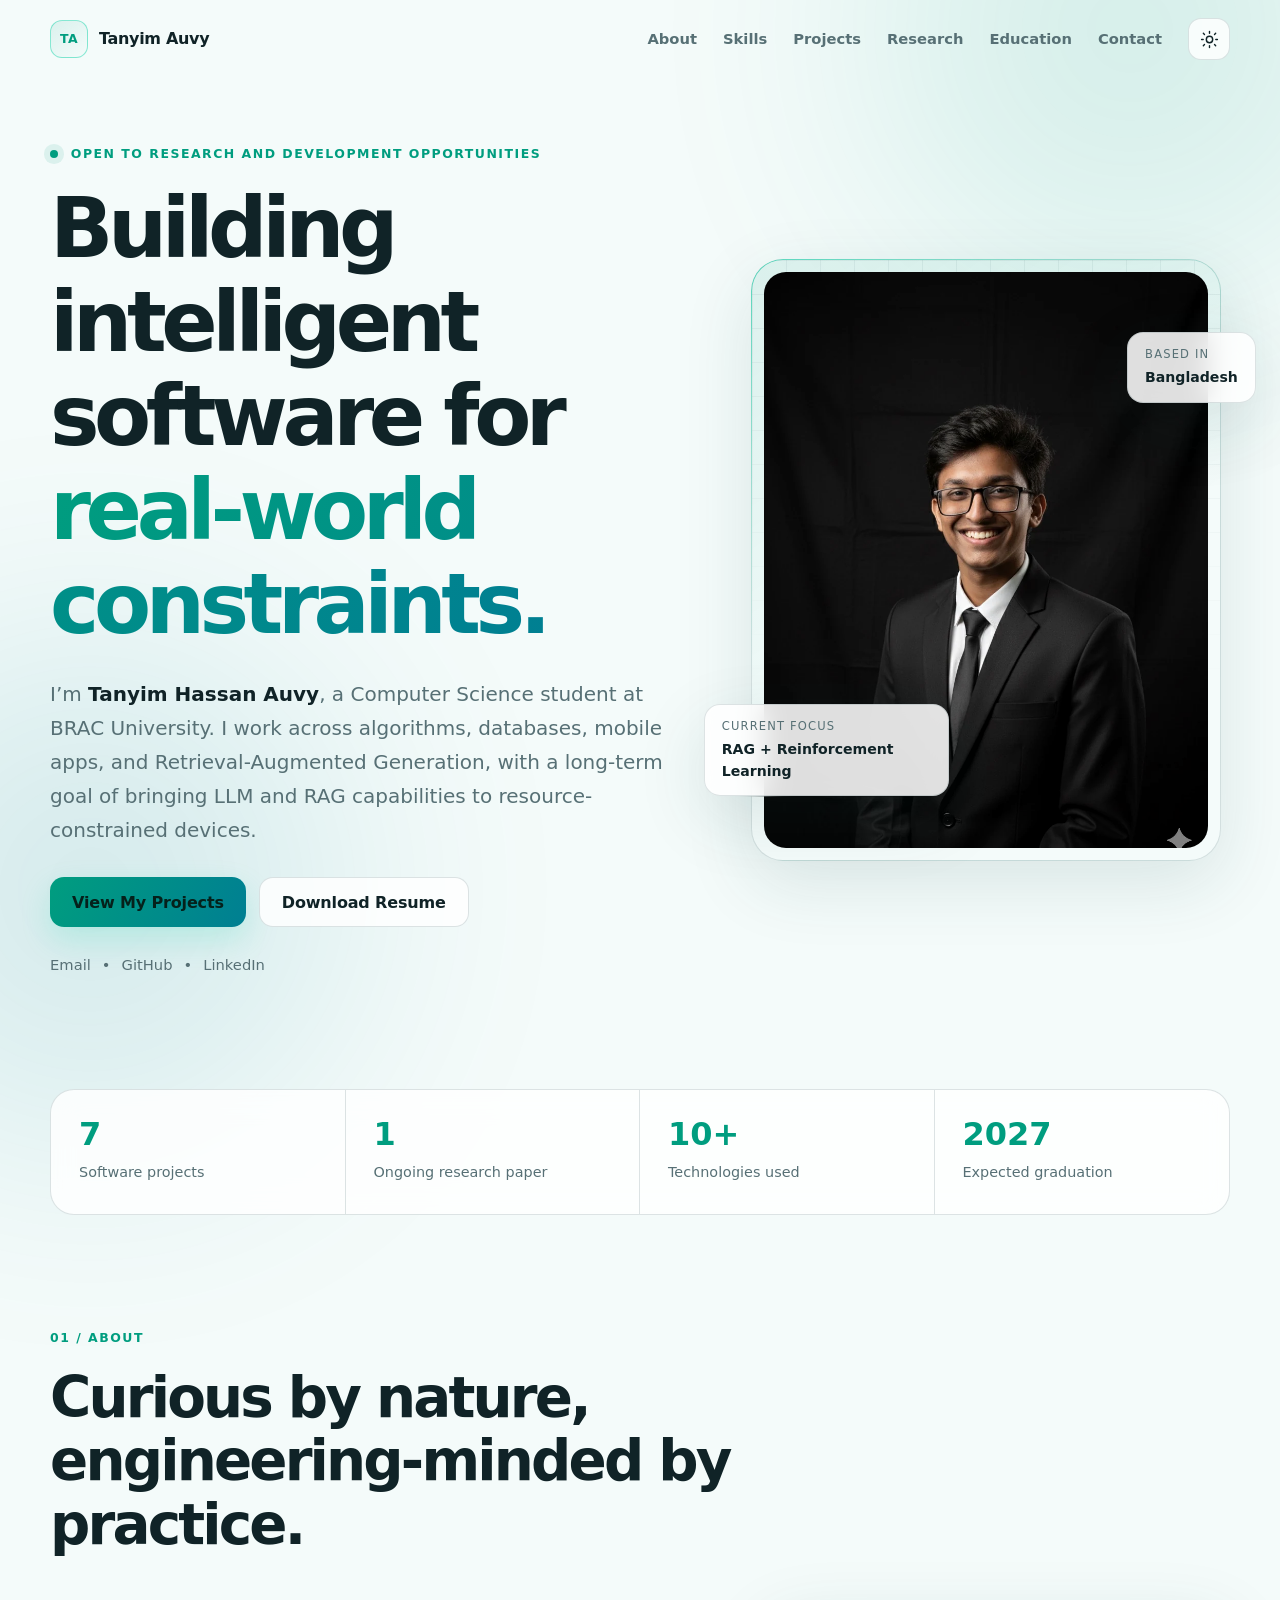
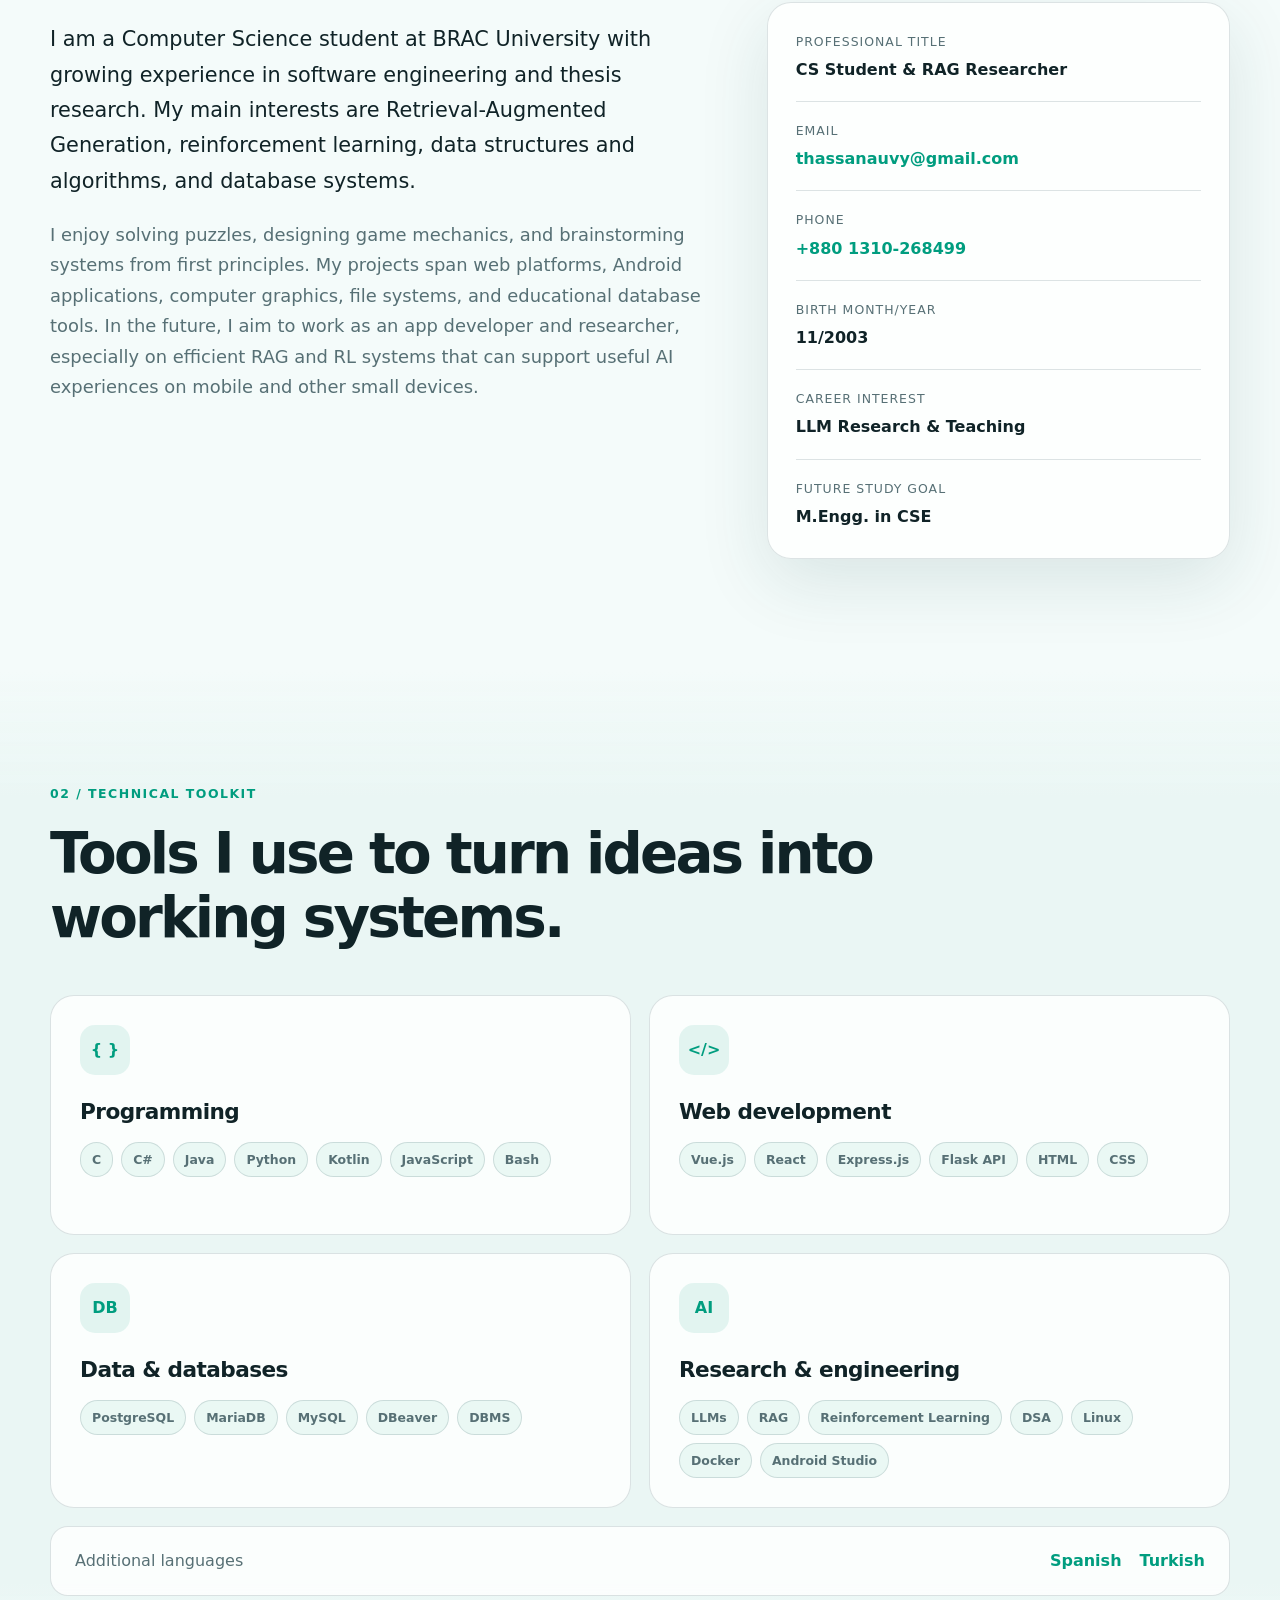
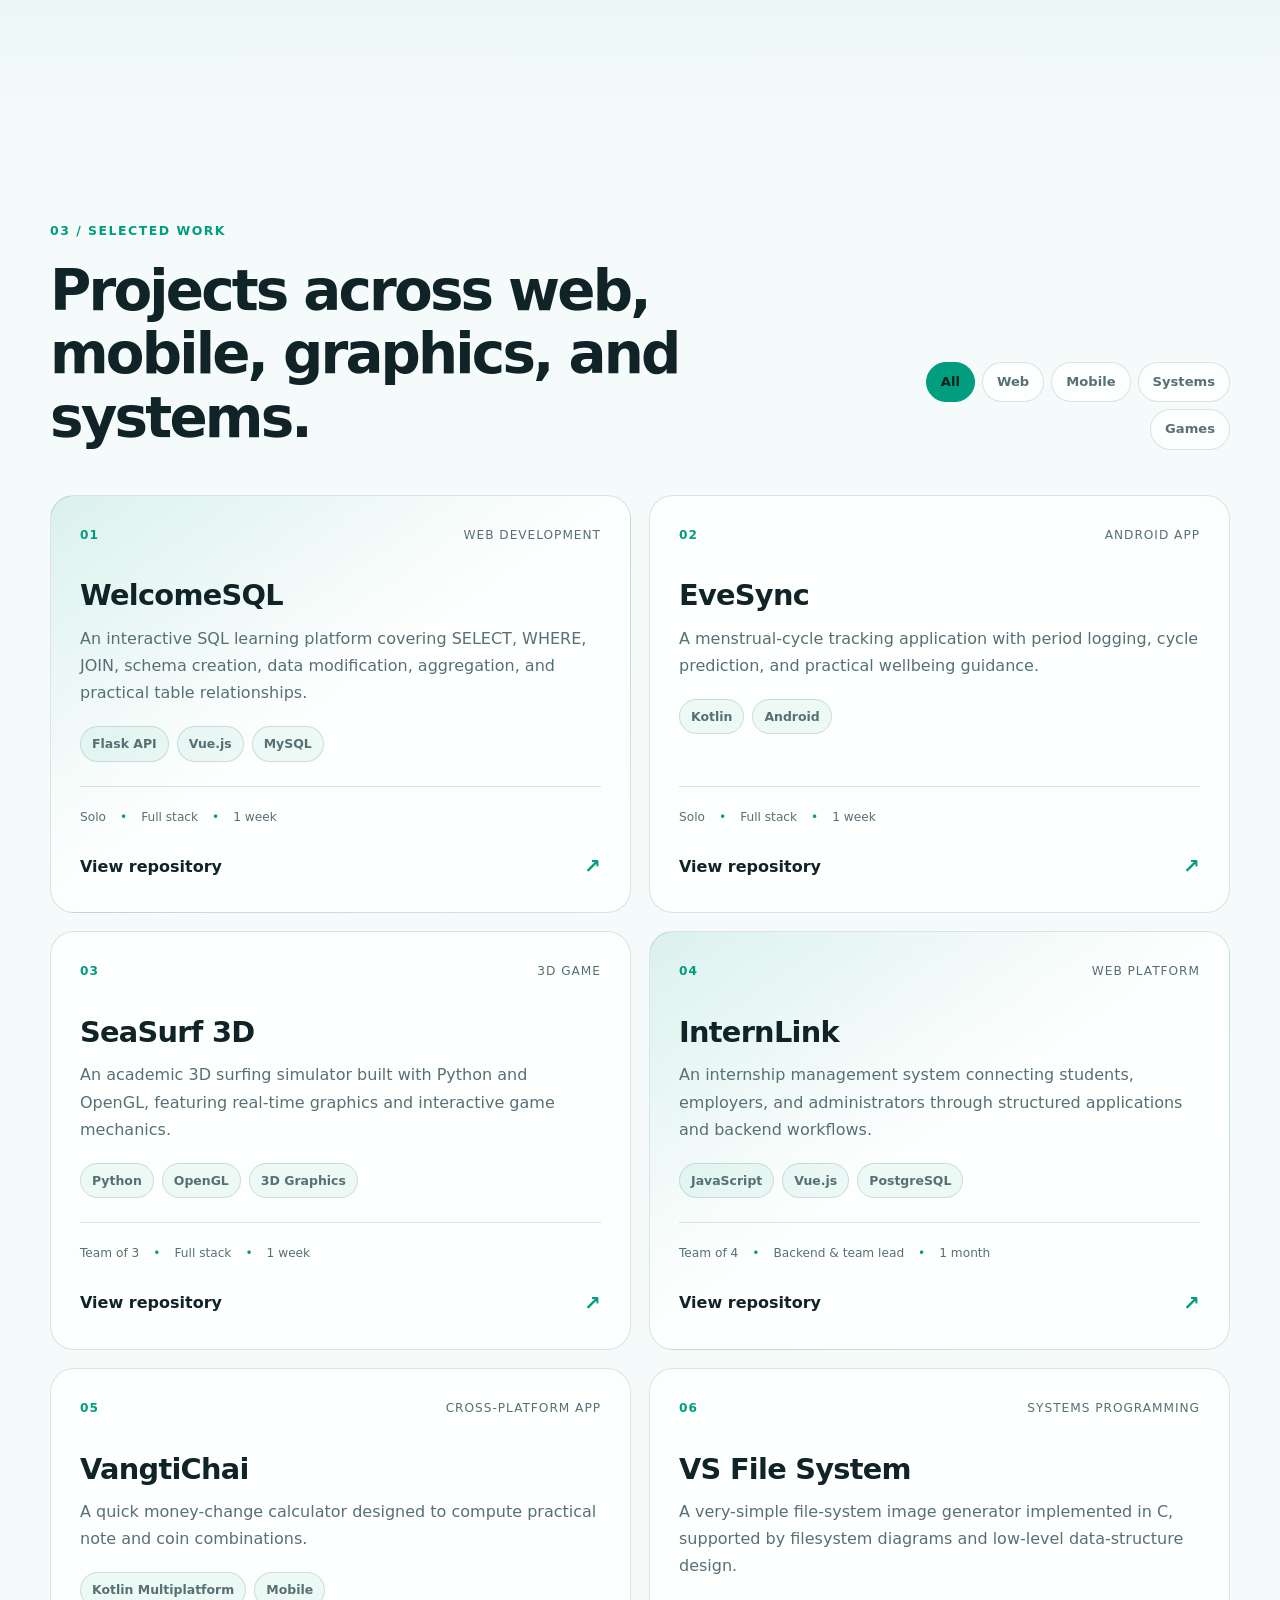
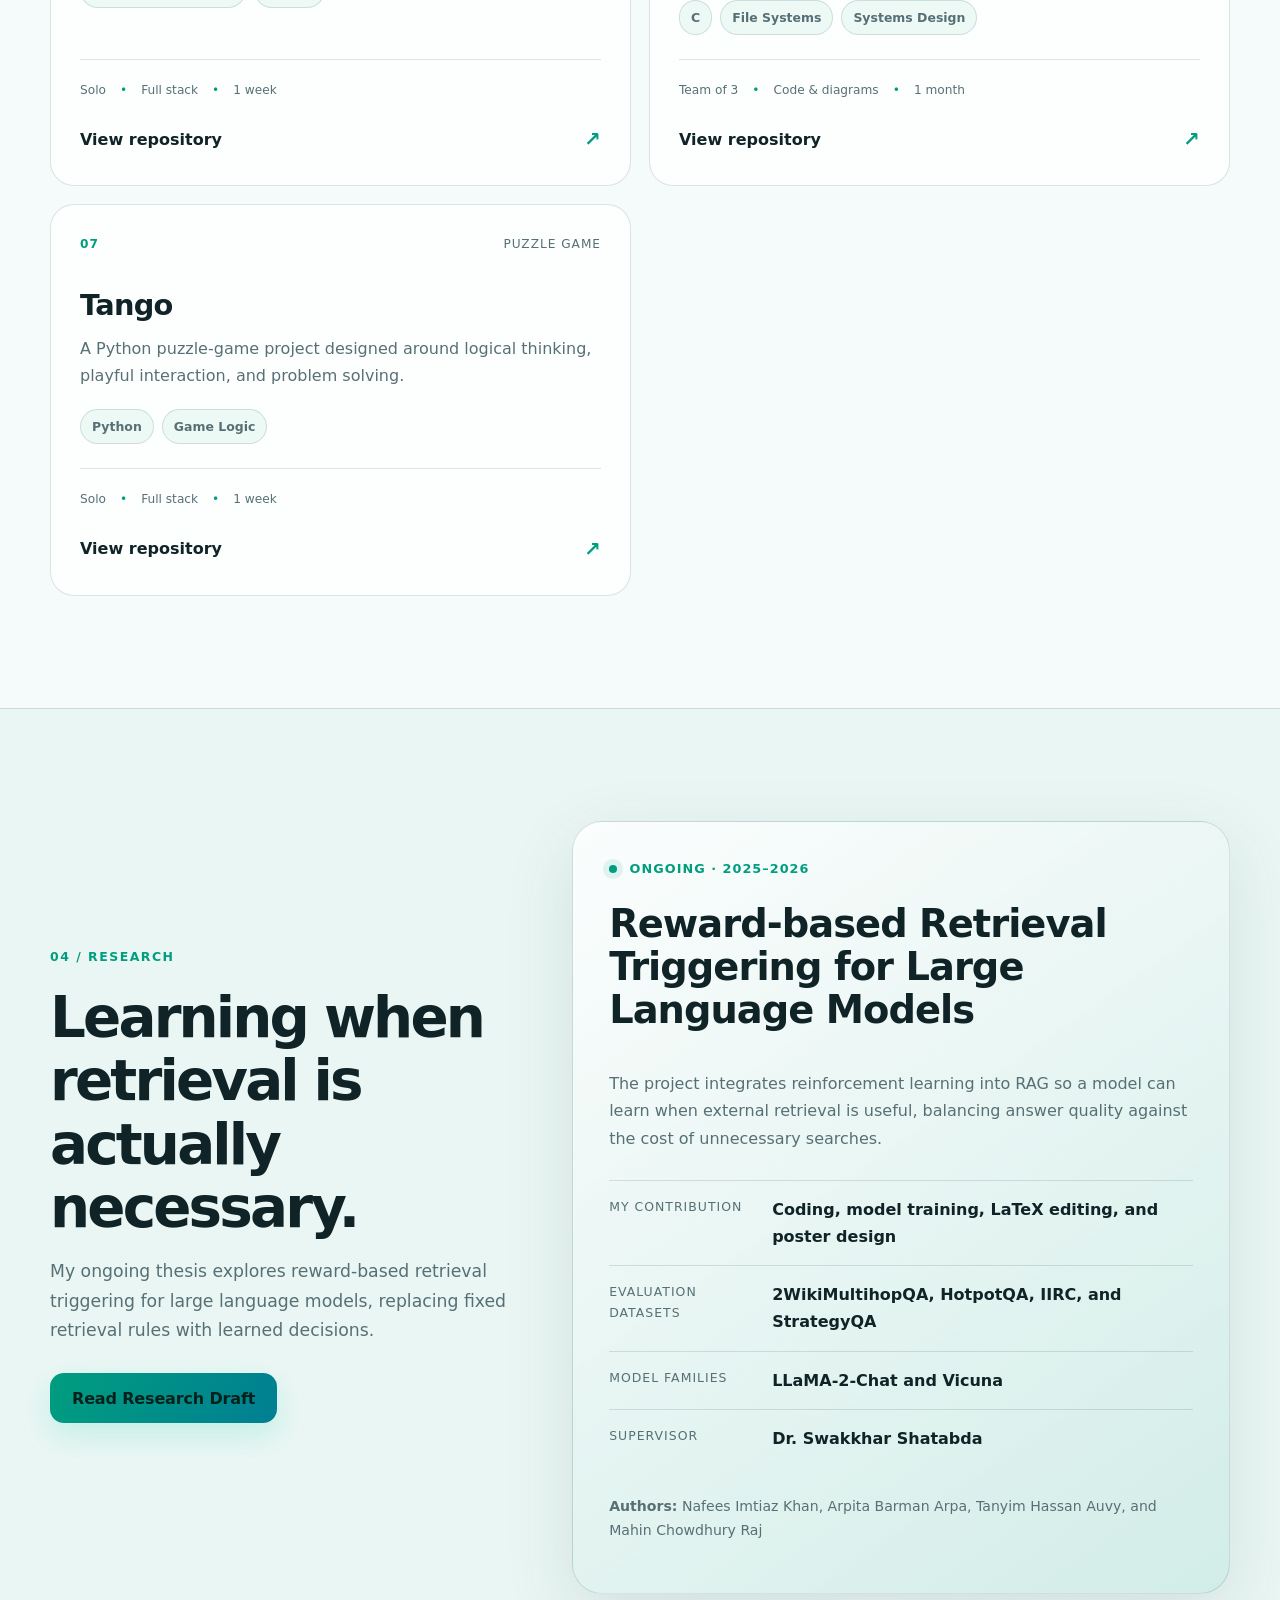
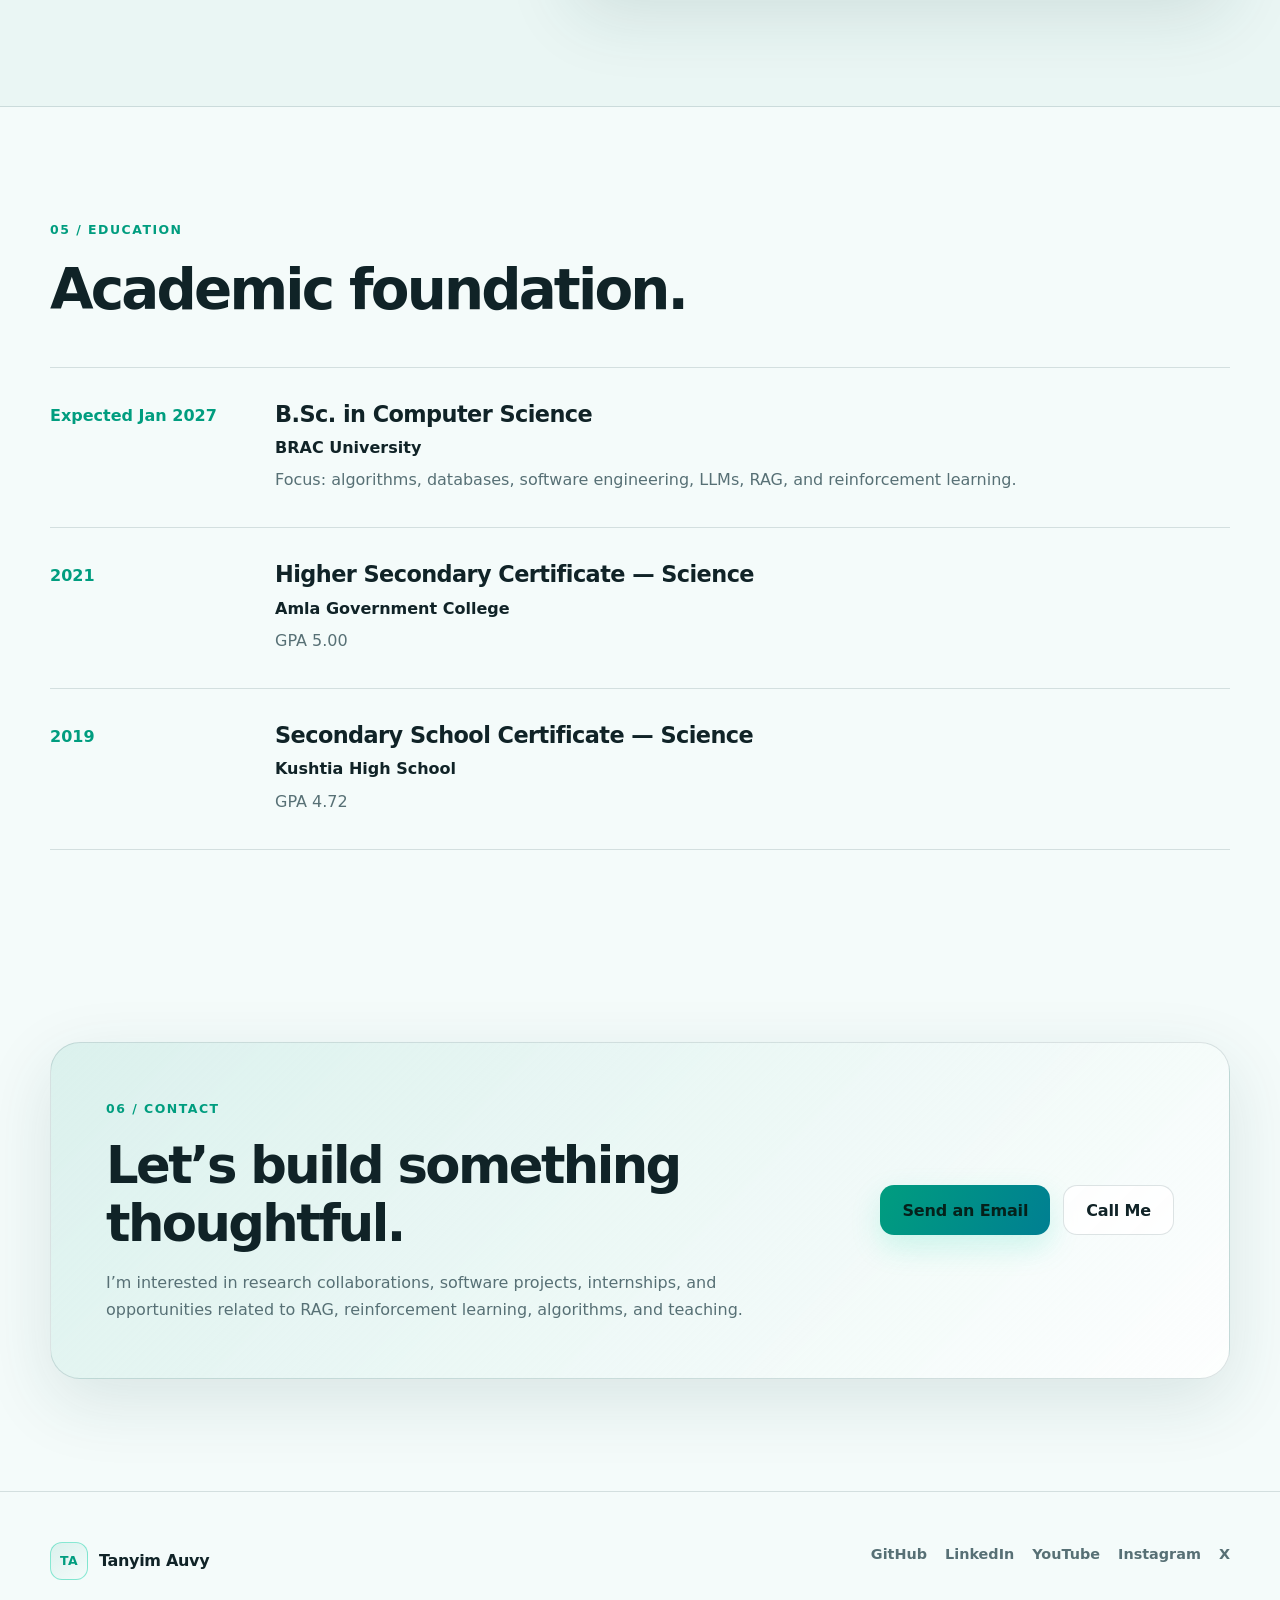
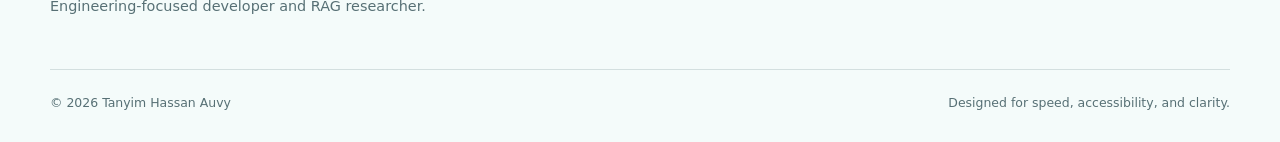
==== index.html @ d6c5df28 "Deploy portfolio website Commit directly to the main branch." ====
<!doctype html>
<html lang="en" data-theme="dark">
<head>
  <meta charset="utf-8" />
  <meta name="viewport" content="width=device-width, initial-scale=1" />
  <meta name="description" content="Portfolio of Tanyim Hassan Auvy — Computer Science student, developer, and researcher focused on Retrieval-Augmented Generation, reinforcement learning, algorithms, databases, and mobile applications." />
  <meta name="keywords" content="Tanyim Hassan Auvy, Computer Science, BRAC University, RAG, reinforcement learning, software developer, Kotlin, Vue, Flask, PostgreSQL" />
  <meta name="author" content="Tanyim Hassan Auvy" />
  <meta property="og:title" content="Tanyim Hassan Auvy | Developer & RAG Researcher" />
  <meta property="og:description" content="Engineering-focused portfolio featuring software projects, RAG research, and technical skills." />
  <meta property="og:type" content="website" />
  <meta property="og:image" content="assets/og-image.jpg" />
  <meta name="theme-color" content="#0bd3a7" />
  <title>Tanyim Hassan Auvy | Portfolio</title>
  <link rel="icon" href="assets/favicon.svg" type="image/svg+xml" />
  <link rel="stylesheet" href="styles.css" />
  <script defer src="script.js"></script>
</head>
<body>
  <a class="skip-link" href="#main">Skip to content</a>
  <div class="ambient ambient-one" aria-hidden="true"></div>
  <div class="ambient ambient-two" aria-hidden="true"></div>

  <header class="site-header" id="top">
    <nav class="nav container" aria-label="Main navigation">
      <a class="brand" href="#top" aria-label="Tanyim Hassan Auvy home">
        <span class="brand-mark">TA</span>
        <span>Tanyim Auvy</span>
      </a>
      <button class="nav-toggle" type="button" aria-expanded="false" aria-controls="nav-menu" aria-label="Open navigation">
        <span></span><span></span><span></span>
      </button>
      <div class="nav-menu" id="nav-menu">
        <a href="#about">About</a>
        <a href="#skills">Skills</a>
        <a href="#projects">Projects</a>
        <a href="#research">Research</a>
        <a href="#education">Education</a>
        <a href="#contact">Contact</a>
        <button class="theme-toggle" type="button" aria-label="Switch theme" title="Switch theme">
          <svg class="sun" viewBox="0 0 24 24" aria-hidden="true"><path d="M12 4V2m0 20v-2M4 12H2m20 0h-2M5.64 5.64 4.22 4.22m15.56 15.56-1.42-1.42M18.36 5.64l1.42-1.42M4.22 19.78l1.42-1.42M16 12a4 4 0 1 1-8 0 4 4 0 0 1 8 0Z"/></svg>
          <svg class="moon" viewBox="0 0 24 24" aria-hidden="true"><path d="M20.5 14.3A8.5 8.5 0 0 1 9.7 3.5 8.5 8.5 0 1 0 20.5 14.3Z"/></svg>
        </button>
      </div>
    </nav>
  </header>

  <main id="main">
    <section class="hero section container">
      <div class="hero-copy reveal">
        <p class="eyebrow"><span class="status-dot"></span> Open to research and development opportunities</p>
        <h1>Building intelligent software for <span class="gradient-text">real-world constraints.</span></h1>
        <p class="hero-intro">I’m <strong>Tanyim Hassan Auvy</strong>, a Computer Science student at BRAC University. I work across algorithms, databases, mobile apps, and Retrieval-Augmented Generation, with a long-term goal of bringing LLM and RAG capabilities to resource-constrained devices.</p>
        <div class="hero-actions">
          <a class="button button-primary" href="#projects">View My Projects</a>
          <a class="button button-ghost" href="assets/Tanyim_Hassan_Auvy_Resume.pdf" download>Download Resume</a>
        </div>
        <div class="quick-links" aria-label="Contact links">
          <a href="mailto:thassanauvy@gmail.com" aria-label="Email Tanyim">Email</a>
          <span aria-hidden="true">•</span>
          <a href="https://github.com/thassanauvy" target="_blank" rel="noreferrer">GitHub</a>
          <span aria-hidden="true">•</span>
          <a href="https://www.linkedin.com/in/thassanauvy" target="_blank" rel="noreferrer">LinkedIn</a>
        </div>
      </div>

      <div class="hero-visual reveal delay-1">
        <div class="portrait-shell">
          <div class="portrait-grid" aria-hidden="true"></div>
          <img src="assets/profile.webp" width="864" height="1184" alt="Professional portrait of Tanyim Hassan Auvy" />
          <div class="floating-card card-code">
            <span class="card-label">Current focus</span>
            <strong>RAG + Reinforcement Learning</strong>
          </div>
          <div class="floating-card card-location">
            <span class="card-label">Based in</span>
            <strong>Bangladesh</strong>
          </div>
        </div>
      </div>
    </section>

    <section class="metrics container reveal" aria-label="Portfolio highlights">
      <article><strong>7</strong><span>Software projects</span></article>
      <article><strong>1</strong><span>Ongoing research paper</span></article>
      <article><strong>10+</strong><span>Technologies used</span></article>
      <article><strong>2027</strong><span>Expected graduation</span></article>
    </section>

    <section class="section container" id="about">
      <div class="section-heading reveal">
        <p class="eyebrow">01 / About</p>
        <h2>Curious by nature, engineering-minded by practice.</h2>
      </div>
      <div class="about-grid">
        <div class="about-copy reveal">
          <p>I am a Computer Science student at BRAC University with growing experience in software engineering and thesis research. My main interests are Retrieval-Augmented Generation, reinforcement learning, data structures and algorithms, and database systems.</p>
          <p>I enjoy solving puzzles, designing game mechanics, and brainstorming systems from first principles. My projects span web platforms, Android applications, computer graphics, file systems, and educational database tools. In the future, I aim to work as an app developer and researcher, especially on efficient RAG and RL systems that can support useful AI experiences on mobile and other small devices.</p>
        </div>
        <aside class="profile-card reveal delay-1" aria-label="Profile details">
          <div><span>Professional title</span><strong>CS Student & RAG Researcher</strong></div>
          <div><span>Email</span><a href="mailto:thassanauvy@gmail.com">thassanauvy@gmail.com</a></div>
          <div><span>Phone</span><a href="tel:+8801310268499">+880 1310-268499</a></div>
          <div><span>Birth month/year</span><strong>11/2003</strong></div>
          <div><span>Career interest</span><strong>LLM Research & Teaching</strong></div>
          <div><span>Future study goal</span><strong>M.Engg. in CSE</strong></div>
        </aside>
      </div>
    </section>

    <section class="section section-tinted" id="skills">
      <div class="container">
        <div class="section-heading reveal">
          <p class="eyebrow">02 / Technical toolkit</p>
          <h2>Tools I use to turn ideas into working systems.</h2>
        </div>
        <div class="skills-grid">
          <article class="skill-card reveal"><div class="skill-icon">{ }</div><h3>Programming</h3><div class="tag-list"><span>C</span><span>C#</span><span>Java</span><span>Python</span><span>Kotlin</span><span>JavaScript</span><span>Bash</span></div></article>
          <article class="skill-card reveal delay-1"><div class="skill-icon">&lt;/&gt;</div><h3>Web development</h3><div class="tag-list"><span>Vue.js</span><span>React</span><span>Express.js</span><span>Flask API</span><span>HTML</span><span>CSS</span></div></article>
          <article class="skill-card reveal"><div class="skill-icon">DB</div><h3>Data & databases</h3><div class="tag-list"><span>PostgreSQL</span><span>MariaDB</span><span>MySQL</span><span>DBeaver</span><span>DBMS</span></div></article>
          <article class="skill-card reveal delay-1"><div class="skill-icon">AI</div><h3>Research & engineering</h3><div class="tag-list"><span>LLMs</span><span>RAG</span><span>Reinforcement Learning</span><span>DSA</span><span>Linux</span><span>Docker</span><span>Android Studio</span></div></article>
        </div>
        <div class="language-strip reveal">
          <span>Additional languages</span><strong>Spanish</strong><strong>Turkish</strong>
        </div>
      </div>
    </section>

    <section class="section container" id="projects">
      <div class="section-heading split-heading reveal">
        <div><p class="eyebrow">03 / Selected work</p><h2>Projects across web, mobile, graphics, and systems.</h2></div>
        <div class="project-filters" role="group" aria-label="Filter projects">
          <button class="filter active" data-filter="all">All</button>
          <button class="filter" data-filter="web">Web</button>
          <button class="filter" data-filter="mobile">Mobile</button>
          <button class="filter" data-filter="systems">Systems</button>
          <button class="filter" data-filter="game">Games</button>
        </div>
      </div>
      <div class="project-grid">
        <article class="project-card featured reveal" data-category="web">
          <div class="project-top"><span class="project-number">01</span><span class="project-category">Web development</span></div>
          <h3>WelcomeSQL</h3>
          <p>An interactive SQL learning platform covering SELECT, WHERE, JOIN, schema creation, data modification, aggregation, and practical table relationships.</p>
          <div class="tag-list"><span>Flask API</span><span>Vue.js</span><span>MySQL</span></div>
          <div class="project-meta"><span>Solo</span><span>Full stack</span><span>1 week</span></div>
          <a class="project-link" href="https://github.com/thassanauvy/WelcomeSQL" target="_blank" rel="noreferrer">View repository <span>↗</span></a>
        </article>

        <article class="project-card reveal delay-1" data-category="mobile">
          <div class="project-top"><span class="project-number">02</span><span class="project-category">Android app</span></div>
          <h3>EveSync</h3>
          <p>A menstrual-cycle tracking application with period logging, cycle prediction, and practical wellbeing guidance.</p>
          <div class="tag-list"><span>Kotlin</span><span>Android</span></div>
          <div class="project-meta"><span>Solo</span><span>Full stack</span><span>1 week</span></div>
          <a class="project-link" href="https://github.com/thassanauvy/EveSync" target="_blank" rel="noreferrer">View repository <span>↗</span></a>
        </article>

        <article class="project-card reveal" data-category="game">
          <div class="project-top"><span class="project-number">03</span><span class="project-category">3D game</span></div>
          <h3>SeaSurf 3D</h3>
          <p>An academic 3D surfing simulator built with Python and OpenGL, featuring real-time graphics and interactive game mechanics.</p>
          <div class="tag-list"><span>Python</span><span>OpenGL</span><span>3D Graphics</span></div>
          <div class="project-meta"><span>Team of 3</span><span>Full stack</span><span>1 week</span></div>
          <a class="project-link" href="https://github.com/thassanauvy/SeaSurf3D" target="_blank" rel="noreferrer">View repository <span>↗</span></a>
        </article>

        <article class="project-card featured reveal delay-1" data-category="web">
          <div class="project-top"><span class="project-number">04</span><span class="project-category">Web platform</span></div>
          <h3>InternLink</h3>
          <p>An internship management system connecting students, employers, and administrators through structured applications and backend workflows.</p>
          <div class="tag-list"><span>JavaScript</span><span>Vue.js</span><span>PostgreSQL</span></div>
          <div class="project-meta"><span>Team of 4</span><span>Backend & team lead</span><span>1 month</span></div>
          <a class="project-link" href="https://github.com/adri-ja02/CSE470_Project" target="_blank" rel="noreferrer">View repository <span>↗</span></a>
        </article>

        <article class="project-card reveal" data-category="mobile">
          <div class="project-top"><span class="project-number">05</span><span class="project-category">Cross-platform app</span></div>
          <h3>VangtiChai</h3>
          <p>A quick money-change calculator designed to compute practical note and coin combinations.</p>
          <div class="tag-list"><span>Kotlin Multiplatform</span><span>Mobile</span></div>
          <div class="project-meta"><span>Solo</span><span>Full stack</span><span>1 week</span></div>
          <a class="project-link" href="https://github.com/thassanauvy/VangtiChai" target="_blank" rel="noreferrer">View repository <span>↗</span></a>
        </article>

        <article class="project-card reveal delay-1" data-category="systems">
          <div class="project-top"><span class="project-number">06</span><span class="project-category">Systems programming</span></div>
          <h3>VS File System</h3>
          <p>A very-simple file-system image generator implemented in C, supported by filesystem diagrams and low-level data-structure design.</p>
          <div class="tag-list"><span>C</span><span>File Systems</span><span>Systems Design</span></div>
          <div class="project-meta"><span>Team of 3</span><span>Code & diagrams</span><span>1 month</span></div>
          <a class="project-link" href="https://github.com/shadmanshafin49/MiniVSFS-A-C-based-VSFS-Image-Generator" target="_blank" rel="noreferrer">View repository <span>↗</span></a>
        </article>

        <article class="project-card reveal" data-category="game">
          <div class="project-top"><span class="project-number">07</span><span class="project-category">Puzzle game</span></div>
          <h3>Tango</h3>
          <p>A Python puzzle-game project designed around logical thinking, playful interaction, and problem solving.</p>
          <div class="tag-list"><span>Python</span><span>Game Logic</span></div>
          <div class="project-meta"><span>Solo</span><span>Full stack</span><span>1 week</span></div>
          <a class="project-link" href="https://github.com/thassanauvy/Tango" target="_blank" rel="noreferrer">View repository <span>↗</span></a>
        </article>
      </div>
    </section>

    <section class="section research-section" id="research">
      <div class="container research-grid">
        <div class="section-heading reveal">
          <p class="eyebrow">04 / Research</p>
          <h2>Learning when retrieval is actually necessary.</h2>
          <p class="section-lead">My ongoing thesis explores reward-based retrieval triggering for large language models, replacing fixed retrieval rules with learned decisions.</p>
          <a class="button button-primary" href="https://github.com/thassanauvy/RAG-RL/blob/main/P2_FinalPaper.pdf" target="_blank" rel="noreferrer">Read Research Draft</a>
        </div>
        <article class="research-card reveal delay-1">
          <div class="research-status"><span class="status-dot"></span> Ongoing · 2025–2026</div>
          <h3>Reward-based Retrieval Triggering for Large Language Models</h3>
          <p>The project integrates reinforcement learning into RAG so a model can learn when external retrieval is useful, balancing answer quality against the cost of unnecessary searches.</p>
          <dl>
            <div><dt>My contribution</dt><dd>Coding, model training, LaTeX editing, and poster design</dd></div>
            <div><dt>Evaluation datasets</dt><dd>2WikiMultihopQA, HotpotQA, IIRC, and StrategyQA</dd></div>
            <div><dt>Model families</dt><dd>LLaMA-2-Chat and Vicuna</dd></div>
            <div><dt>Supervisor</dt><dd>Dr. Swakkhar Shatabda</dd></div>
          </dl>
          <p class="authors"><strong>Authors:</strong> Nafees Imtiaz Khan, Arpita Barman Arpa, Tanyim Hassan Auvy, and Mahin Chowdhury Raj</p>
        </article>
      </div>
    </section>

    <section class="section container" id="education">
      <div class="section-heading reveal">
        <p class="eyebrow">05 / Education</p>
        <h2>Academic foundation.</h2>
      </div>
      <div class="timeline">
        <article class="timeline-item reveal">
          <span class="timeline-date">Expected Jan 2027</span>
          <div><h3>B.Sc. in Computer Science</h3><p>BRAC University</p><span>Focus: algorithms, databases, software engineering, LLMs, RAG, and reinforcement learning.</span></div>
        </article>
        <article class="timeline-item reveal delay-1">
          <span class="timeline-date">2021</span>
          <div><h3>Higher Secondary Certificate — Science</h3><p>Amla Government College</p><span>GPA 5.00</span></div>
        </article>
        <article class="timeline-item reveal">
          <span class="timeline-date">2019</span>
          <div><h3>Secondary School Certificate — Science</h3><p>Kushtia High School</p><span>GPA 4.72</span></div>
        </article>
      </div>
    </section>

    <section class="section contact-section" id="contact">
      <div class="container contact-card reveal">
        <div>
          <p class="eyebrow">06 / Contact</p>
          <h2>Let’s build something thoughtful.</h2>
          <p>I’m interested in research collaborations, software projects, internships, and opportunities related to RAG, reinforcement learning, algorithms, and teaching.</p>
        </div>
        <div class="contact-actions">
          <a class="button button-primary" href="mailto:thassanauvy@gmail.com?subject=Portfolio%20Inquiry">Send an Email</a>
          <a class="button button-ghost" href="tel:+8801310268499">Call Me</a>
        </div>
      </div>
    </section>
  </main>

  <footer class="footer">
    <div class="container footer-grid">
      <div><a class="brand" href="#top"><span class="brand-mark">TA</span><span>Tanyim Auvy</span></a><p>Engineering-focused developer and RAG researcher.</p></div>
      <div class="social-links" aria-label="Social profiles">
        <a href="https://github.com/thassanauvy" target="_blank" rel="noreferrer">GitHub</a>
        <a href="https://www.linkedin.com/in/thassanauvy" target="_blank" rel="noreferrer">LinkedIn</a>
        <a href="https://www.youtube.com/@thassanauvy" target="_blank" rel="noreferrer">YouTube</a>
        <a href="https://www.instagram.com/thassanauvy" target="_blank" rel="noreferrer">Instagram</a>
        <a href="https://x.com/thassanauvy" target="_blank" rel="noreferrer">X</a>
      </div>
    </div>
    <div class="container footer-bottom"><span>© <span id="year"></span> Tanyim Hassan Auvy</span><span>Designed for speed, accessibility, and clarity.</span></div>
  </footer>
</body>
</html>
---- styles.css ----
:root {
  --bg: #071016;
  --bg-soft: #0b1820;
  --surface: rgba(14, 29, 37, .78);
  --surface-solid: #0e1d25;
  --surface-hover: #122833;
  --text: #edf8f6;
  --muted: #9db2b5;
  --line: rgba(183, 224, 218, .15);
  --accent: #0bd3a7;
  --accent-2: #37e5e8;
  --accent-soft: rgba(11, 211, 167, .14);
  --shadow: 0 22px 70px rgba(0,0,0,.28);
  --radius: 24px;
  --max: 1180px;
}
html[data-theme="light"] {
  --bg: #f4fbfa;
  --bg-soft: #eaf6f4;
  --surface: rgba(255,255,255,.82);
  --surface-solid: #ffffff;
  --surface-hover: #f0faf8;
  --text: #102327;
  --muted: #577075;
  --line: rgba(18, 60, 67, .14);
  --accent: #009d7f;
  --accent-2: #007f92;
  --accent-soft: rgba(0, 157, 127, .10);
  --shadow: 0 22px 70px rgba(23, 77, 76, .12);
}
* { box-sizing: border-box; }
html { scroll-behavior: smooth; scroll-padding-top: 88px; }
body { margin: 0; background: var(--bg); color: var(--text); font-family: Inter, ui-sans-serif, system-ui, -apple-system, BlinkMacSystemFont, "Segoe UI", sans-serif; line-height: 1.7; overflow-x: hidden; }
a { color: inherit; text-decoration: none; }
button { font: inherit; }
img { display: block; max-width: 100%; }
::selection { background: var(--accent); color: #05211a; }
.container { width: min(calc(100% - 40px), var(--max)); margin-inline: auto; }
.section { padding: 112px 0; }
.skip-link { position: fixed; left: 16px; top: -60px; z-index: 1000; background: var(--accent); color: #04251d; padding: 10px 16px; border-radius: 10px; font-weight: 800; transition: top .2s; }
.skip-link:focus { top: 16px; }
.ambient { position: fixed; width: 500px; height: 500px; border-radius: 50%; filter: blur(130px); opacity: .13; pointer-events: none; z-index: -1; }
.ambient-one { background: var(--accent); top: -220px; right: -100px; }
.ambient-two { background: var(--accent-2); bottom: -240px; left: -160px; }
.site-header { position: sticky; top: 0; z-index: 100; border-bottom: 1px solid transparent; transition: .25s ease; }
.site-header.scrolled { background: color-mix(in srgb, var(--bg) 82%, transparent); backdrop-filter: blur(18px); border-color: var(--line); }
.nav { min-height: 78px; display: flex; align-items: center; justify-content: space-between; gap: 24px; }
.brand { display: inline-flex; align-items: center; gap: 11px; font-weight: 850; letter-spacing: -.02em; }
.brand-mark { width: 38px; height: 38px; display: grid; place-items: center; border: 1px solid rgba(11,211,167,.45); border-radius: 12px; background: linear-gradient(145deg, var(--accent-soft), transparent); color: var(--accent); font-size: .78rem; letter-spacing: .04em; }
.nav-menu { display: flex; align-items: center; gap: 26px; }
.nav-menu > a { color: var(--muted); font-size: .92rem; font-weight: 650; transition: color .2s; }
.nav-menu > a:hover, .nav-menu > a.active { color: var(--accent); }
.nav-toggle { display: none; border: 0; background: transparent; width: 42px; height: 42px; padding: 8px; }
.nav-toggle span { display: block; height: 2px; margin: 6px 0; background: var(--text); border-radius: 2px; transition: .2s; }
.theme-toggle { width: 42px; height: 42px; border: 1px solid var(--line); background: var(--surface); color: var(--text); border-radius: 13px; display: grid; place-items: center; cursor: pointer; }
.theme-toggle svg { width: 19px; fill: none; stroke: currentColor; stroke-width: 1.8; stroke-linecap: round; stroke-linejoin: round; }
html[data-theme="dark"] .sun, html[data-theme="light"] .moon { display: none; }
.hero { min-height: calc(100vh - 78px); display: grid; grid-template-columns: 1.12fr .88fr; align-items: center; gap: 70px; padding-top: 64px; }
.eyebrow { margin: 0 0 18px; color: var(--accent); text-transform: uppercase; font-weight: 800; letter-spacing: .12em; font-size: .78rem; }
.status-dot { display: inline-block; width: 8px; height: 8px; background: var(--accent); border-radius: 50%; margin-right: 7px; box-shadow: 0 0 0 6px var(--accent-soft); animation: pulse 2.2s infinite; }
@keyframes pulse { 50% { box-shadow: 0 0 0 11px transparent; } }
h1, h2, h3 { line-height: 1.13; margin-top: 0; }
h1 { font-size: clamp(3rem, 6.5vw, 6.35rem); letter-spacing: -.065em; margin-bottom: 25px; max-width: 850px; }
h2 { font-size: clamp(2.2rem, 4.4vw, 4.15rem); letter-spacing: -.05em; margin-bottom: 22px; max-width: 840px; }
h3 { letter-spacing: -.025em; }
.gradient-text { color: transparent; background: linear-gradient(115deg, var(--accent), var(--accent-2)); background-clip: text; -webkit-background-clip: text; }
.hero-intro { max-width: 720px; font-size: clamp(1.05rem, 1.6vw, 1.25rem); color: var(--muted); margin-bottom: 30px; }
.hero-intro strong { color: var(--text); }
.hero-actions, .contact-actions { display: flex; flex-wrap: wrap; gap: 13px; }
.button { min-height: 50px; display: inline-flex; align-items: center; justify-content: center; padding: 0 22px; border-radius: 14px; font-weight: 800; letter-spacing: -.01em; transition: transform .2s, box-shadow .2s, background .2s; }
.button:hover { transform: translateY(-3px); }
.button-primary { background: linear-gradient(115deg, var(--accent), var(--accent-2)); color: #05211b; box-shadow: 0 12px 30px rgba(11,211,167,.18); }
.button-ghost { border: 1px solid var(--line); background: var(--surface); }
.quick-links { display: flex; flex-wrap: wrap; gap: 11px; margin-top: 25px; color: var(--muted); font-size: .92rem; }
.quick-links a:hover { color: var(--accent); }
.hero-visual { position: relative; display: grid; place-items: center; }
.portrait-shell { position: relative; width: min(100%, 470px); aspect-ratio: .78; border-radius: 32px; padding: 12px; border: 1px solid var(--line); background: linear-gradient(145deg, var(--accent-soft), transparent 60%); box-shadow: var(--shadow); }
.portrait-shell::before { content: ""; position: absolute; inset: -1px; border-radius: inherit; padding: 1px; background: linear-gradient(145deg, rgba(11,211,167,.6), transparent 45%); -webkit-mask: linear-gradient(#fff 0 0) content-box, linear-gradient(#fff 0 0); -webkit-mask-composite: xor; mask-composite: exclude; pointer-events: none; }
.portrait-shell img { width: 100%; height: 100%; object-fit: cover; object-position: 50% 36%; border-radius: 22px; filter: saturate(.9) contrast(1.02); }
.portrait-grid { position: absolute; inset: 0; background-image: linear-gradient(var(--line) 1px, transparent 1px), linear-gradient(90deg, var(--line) 1px, transparent 1px); background-size: 34px 34px; mask-image: linear-gradient(to bottom, #000, transparent 75%); opacity: .45; border-radius: inherit; }
.floating-card { position: absolute; max-width: 245px; padding: 14px 17px; background: color-mix(in srgb, var(--surface-solid) 87%, transparent); backdrop-filter: blur(14px); border: 1px solid var(--line); border-radius: 16px; box-shadow: var(--shadow); line-height: 1.35; }
.card-code { left: -48px; bottom: 64px; }
.card-location { right: -36px; top: 72px; }
.card-label { display: block; color: var(--muted); font-size: .72rem; text-transform: uppercase; letter-spacing: .1em; margin-bottom: 4px; }
.floating-card strong { font-size: .88rem; }
.metrics { display: grid; grid-template-columns: repeat(4, 1fr); border: 1px solid var(--line); border-radius: var(--radius); background: var(--surface); backdrop-filter: blur(15px); overflow: hidden; }
.metrics article { padding: 28px; border-right: 1px solid var(--line); }
.metrics article:last-child { border-right: 0; }
.metrics strong { display: block; color: var(--accent); font-size: 2rem; line-height: 1; margin-bottom: 8px; }
.metrics span { color: var(--muted); font-size: .9rem; }
.section-heading { margin-bottom: 45px; }
.section-heading h2 { margin-bottom: 0; }
.section-lead { color: var(--muted); font-size: 1.08rem; max-width: 650px; margin-bottom: 28px; }
.about-grid { display: grid; grid-template-columns: 1.18fr .82fr; gap: 50px; align-items: start; }
.about-copy { color: var(--muted); font-size: 1.12rem; }
.about-copy p:first-child { color: var(--text); font-size: 1.3rem; }
.profile-card { border: 1px solid var(--line); border-radius: var(--radius); padding: 10px 28px; background: var(--surface); box-shadow: var(--shadow); }
.profile-card div { padding: 18px 0; border-bottom: 1px solid var(--line); }
.profile-card div:last-child { border-bottom: 0; }
.profile-card span { display: block; color: var(--muted); font-size: .78rem; text-transform: uppercase; letter-spacing: .08em; margin-bottom: 4px; }
.profile-card a { color: var(--accent); font-weight: 700; word-break: break-word; }
.section-tinted { background: linear-gradient(180deg, transparent, var(--bg-soft) 12%, var(--bg-soft) 88%, transparent); }
.skills-grid { display: grid; grid-template-columns: repeat(2, 1fr); gap: 18px; }
.skill-card { min-height: 240px; border: 1px solid var(--line); border-radius: var(--radius); background: var(--surface); padding: 29px; transition: transform .25s, border-color .25s; }
.skill-card:hover { transform: translateY(-5px); border-color: rgba(11,211,167,.42); }
.skill-icon { width: 50px; height: 50px; display: grid; place-items: center; border-radius: 15px; background: var(--accent-soft); color: var(--accent); font-weight: 900; margin-bottom: 25px; }
.skill-card h3 { font-size: 1.35rem; margin-bottom: 18px; }
.tag-list { display: flex; flex-wrap: wrap; gap: 8px; }
.tag-list span { border: 1px solid var(--line); background: color-mix(in srgb, var(--accent-soft) 65%, transparent); border-radius: 999px; padding: 6px 11px; color: var(--muted); font-size: .78rem; font-weight: 700; }
.language-strip { margin-top: 18px; display: flex; gap: 18px; align-items: center; flex-wrap: wrap; border: 1px solid var(--line); border-radius: 18px; padding: 20px 24px; background: var(--surface); }
.language-strip span { color: var(--muted); margin-right: auto; }
.language-strip strong { color: var(--accent); }
.split-heading { display: flex; justify-content: space-between; align-items: end; gap: 35px; }
.project-filters { display: flex; gap: 7px; flex-wrap: wrap; justify-content: flex-end; }
.filter { border: 1px solid var(--line); border-radius: 999px; padding: 8px 14px; color: var(--muted); background: var(--surface); cursor: pointer; font-size: .82rem; font-weight: 750; }
.filter.active, .filter:hover { color: #05211b; background: var(--accent); border-color: var(--accent); }
.project-grid { display: grid; grid-template-columns: repeat(2, 1fr); gap: 18px; }
.project-card { display: flex; flex-direction: column; min-height: 385px; border: 1px solid var(--line); border-radius: var(--radius); padding: 29px; background: var(--surface); transition: transform .25s, border-color .25s, opacity .25s; }
.project-card.featured { background: linear-gradient(145deg, var(--accent-soft), var(--surface) 48%); }
.project-card:hover { transform: translateY(-6px); border-color: rgba(11,211,167,.48); }
.project-card.hidden { display: none; }
.project-top, .project-meta { display: flex; align-items: center; justify-content: space-between; gap: 14px; color: var(--muted); font-size: .76rem; text-transform: uppercase; letter-spacing: .08em; }
.project-number { color: var(--accent); font-weight: 900; }
.project-card h3 { margin: 34px 0 13px; font-size: 1.8rem; }
.project-card p { color: var(--muted); margin: 0 0 20px; }
.project-card .tag-list { margin-bottom: 24px; }
.project-meta { justify-content: flex-start; gap: 14px; margin-top: auto; padding-top: 20px; border-top: 1px solid var(--line); text-transform: none; letter-spacing: 0; }
.project-meta span + span::before { content: "•"; margin-right: 14px; color: var(--accent); }
.project-link { display: inline-flex; align-items: center; justify-content: space-between; margin-top: 22px; color: var(--text); font-weight: 800; }
.project-link span { color: var(--accent); font-size: 1.25rem; transition: transform .2s; }
.project-link:hover span { transform: translate(3px,-3px); }
.research-section { background: var(--bg-soft); border-block: 1px solid var(--line); }
.research-grid { display: grid; grid-template-columns: .82fr 1.18fr; gap: 65px; align-items: center; }
.research-card { border: 1px solid var(--line); border-radius: 30px; padding: 36px; background: linear-gradient(145deg, var(--surface), var(--accent-soft)); box-shadow: var(--shadow); }
.research-status { color: var(--accent); font-size: .8rem; font-weight: 800; text-transform: uppercase; letter-spacing: .08em; margin-bottom: 22px; }
.research-card h3 { font-size: clamp(1.8rem, 3vw, 2.65rem); }
.research-card > p { color: var(--muted); }
.research-card dl { margin: 28px 0; }
.research-card dl div { display: grid; grid-template-columns: 145px 1fr; gap: 18px; padding: 15px 0; border-top: 1px solid var(--line); }
.research-card dt { color: var(--muted); font-size: .78rem; text-transform: uppercase; letter-spacing: .08em; }
.research-card dd { margin: 0; font-weight: 650; }
.authors { font-size: .88rem; }
.timeline { border-top: 1px solid var(--line); }
.timeline-item { display: grid; grid-template-columns: 190px 1fr; gap: 35px; padding: 34px 0; border-bottom: 1px solid var(--line); }
.timeline-date { color: var(--accent); font-weight: 800; }
.timeline-item h3 { margin-bottom: 7px; font-size: 1.4rem; }
.timeline-item p { margin: 0 0 5px; font-weight: 750; }
.timeline-item div span { color: var(--muted); }
.contact-section { padding-top: 80px; }
.contact-card { display: grid; grid-template-columns: 1fr auto; gap: 45px; align-items: center; border: 1px solid var(--line); border-radius: 30px; padding: 55px; background: linear-gradient(135deg, var(--accent-soft), var(--surface)); box-shadow: var(--shadow); }
.contact-card h2 { font-size: clamp(2.2rem,4vw,3.8rem); margin-bottom: 14px; }
.contact-card p:not(.eyebrow) { color: var(--muted); max-width: 700px; margin-bottom: 0; }
.footer { border-top: 1px solid var(--line); padding: 50px 0 28px; }
.footer-grid { display: flex; justify-content: space-between; gap: 30px; align-items: start; }
.footer-grid p { color: var(--muted); font-size: .9rem; }
.social-links { display: flex; flex-wrap: wrap; gap: 18px; color: var(--muted); font-weight: 700; font-size: .9rem; }
.social-links a:hover { color: var(--accent); }
.footer-bottom { margin-top: 36px; padding-top: 22px; border-top: 1px solid var(--line); display: flex; justify-content: space-between; gap: 20px; color: var(--muted); font-size: .78rem; }
.reveal { opacity: 0; transform: translateY(22px); transition: opacity .7s ease, transform .7s ease; }
.reveal.visible { opacity: 1; transform: none; }
.delay-1 { transition-delay: .1s; }
@media (prefers-reduced-motion: reduce) { html { scroll-behavior: auto; } *, *::before, *::after { animation-duration: .01ms !important; animation-iteration-count: 1 !important; transition-duration: .01ms !important; } .reveal { opacity: 1; transform: none; } }
@media (max-width: 980px) {
  .section { padding: 88px 0; }
  .hero { min-height: auto; grid-template-columns: 1fr; padding-top: 70px; }
  .hero-copy { order: 1; }
  .hero-visual { order: 0; }
  .portrait-shell { width: min(72vw, 430px); }
  .metrics { grid-template-columns: repeat(2, 1fr); }
  .metrics article:nth-child(2) { border-right: 0; }
  .metrics article:nth-child(-n+2) { border-bottom: 1px solid var(--line); }
  .about-grid, .research-grid { grid-template-columns: 1fr; }
  .split-heading { display: block; }
  .project-filters { justify-content: flex-start; margin-top: 25px; }
  .contact-card { grid-template-columns: 1fr; }
}
@media (max-width: 760px) {
  .container { width: min(calc(100% - 28px), var(--max)); }
  .nav-toggle { display: block; cursor: pointer; }
  .nav-menu { position: fixed; inset: 78px 14px auto; display: grid; gap: 0; padding: 12px; background: var(--surface-solid); border: 1px solid var(--line); border-radius: 20px; box-shadow: var(--shadow); transform: translateY(-15px); opacity: 0; pointer-events: none; transition: .2s; }
  .nav-menu.open { transform: none; opacity: 1; pointer-events: auto; }
  .nav-menu > a { padding: 13px 10px; }
  .theme-toggle { margin: 8px 10px 5px; }
  .hero { gap: 40px; }
  h1 { font-size: clamp(2.75rem, 13vw, 4.4rem); }
  .portrait-shell { width: min(84vw, 400px); }
  .card-code { left: -10px; bottom: 28px; }
  .card-location { right: -8px; top: 50px; }
  .metrics, .skills-grid, .project-grid { grid-template-columns: 1fr; }
  .metrics article { border-right: 0; border-bottom: 1px solid var(--line); }
  .metrics article:last-child { border-bottom: 0; }
  .timeline-item { grid-template-columns: 1fr; gap: 8px; }
  .contact-card { padding: 34px 24px; }
  .contact-actions { flex-direction: column; }
  .footer-grid, .footer-bottom { flex-direction: column; }
}
@media (max-width: 460px) {
  .section { padding: 72px 0; }
  .hero { padding-top: 44px; }
  .hero-actions { flex-direction: column; }
  .button { width: 100%; }
  .floating-card { max-width: 200px; padding: 11px 13px; }
  .card-location { top: 28px; }
  .project-card, .skill-card, .research-card { padding: 24px; }
  .research-card dl div { grid-template-columns: 1fr; gap: 4px; }
}
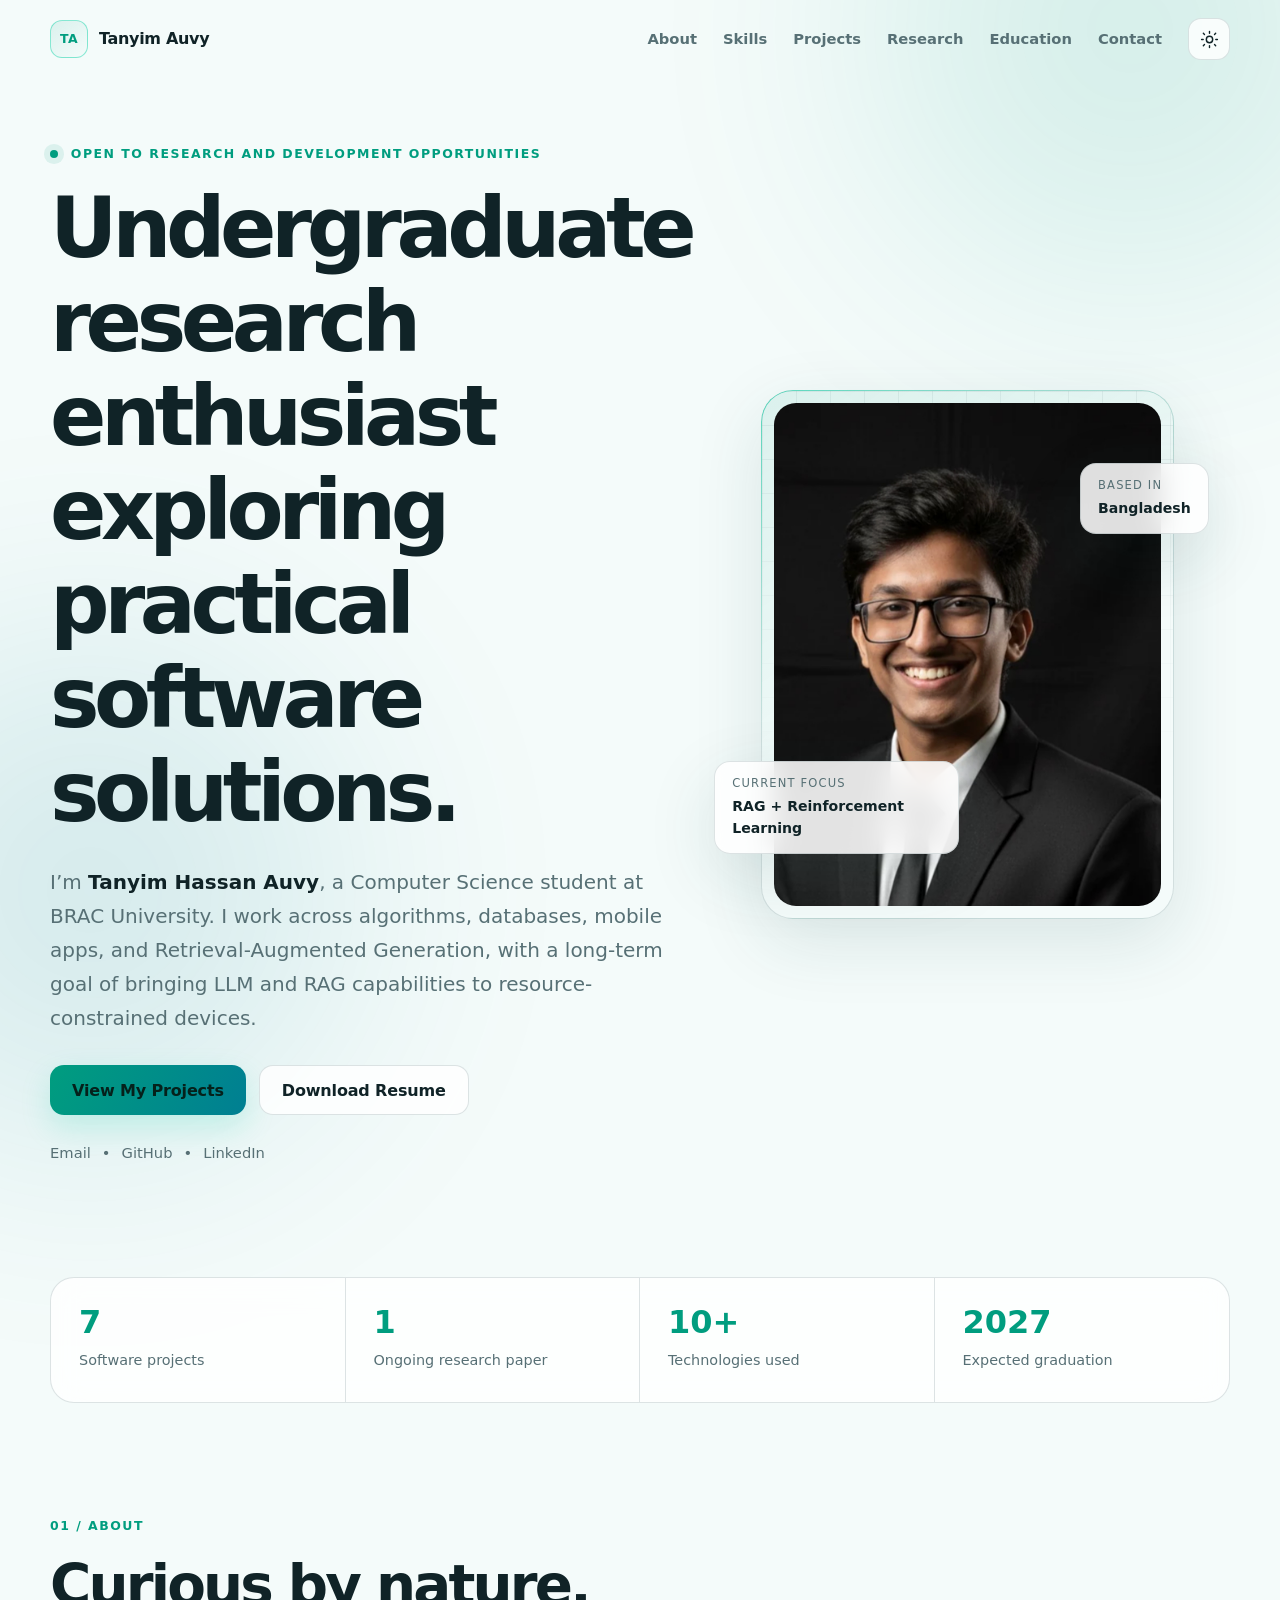
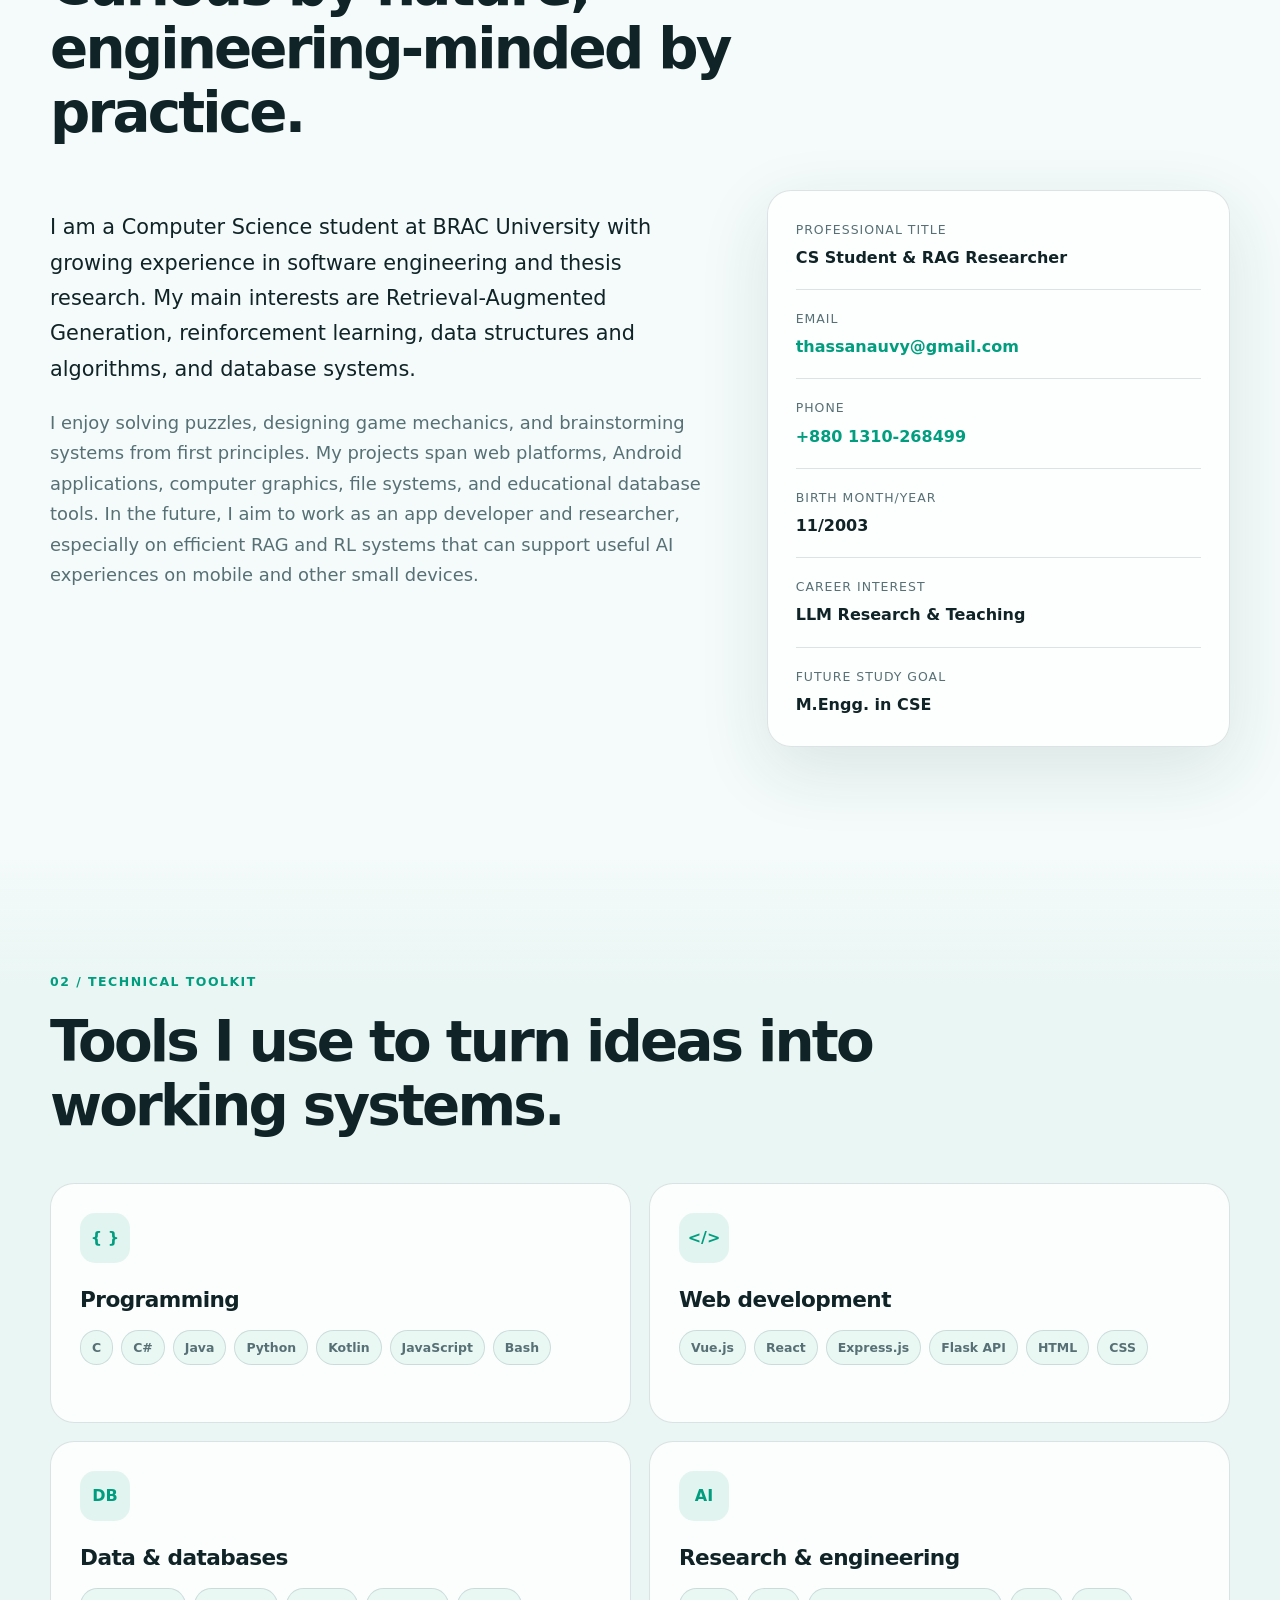
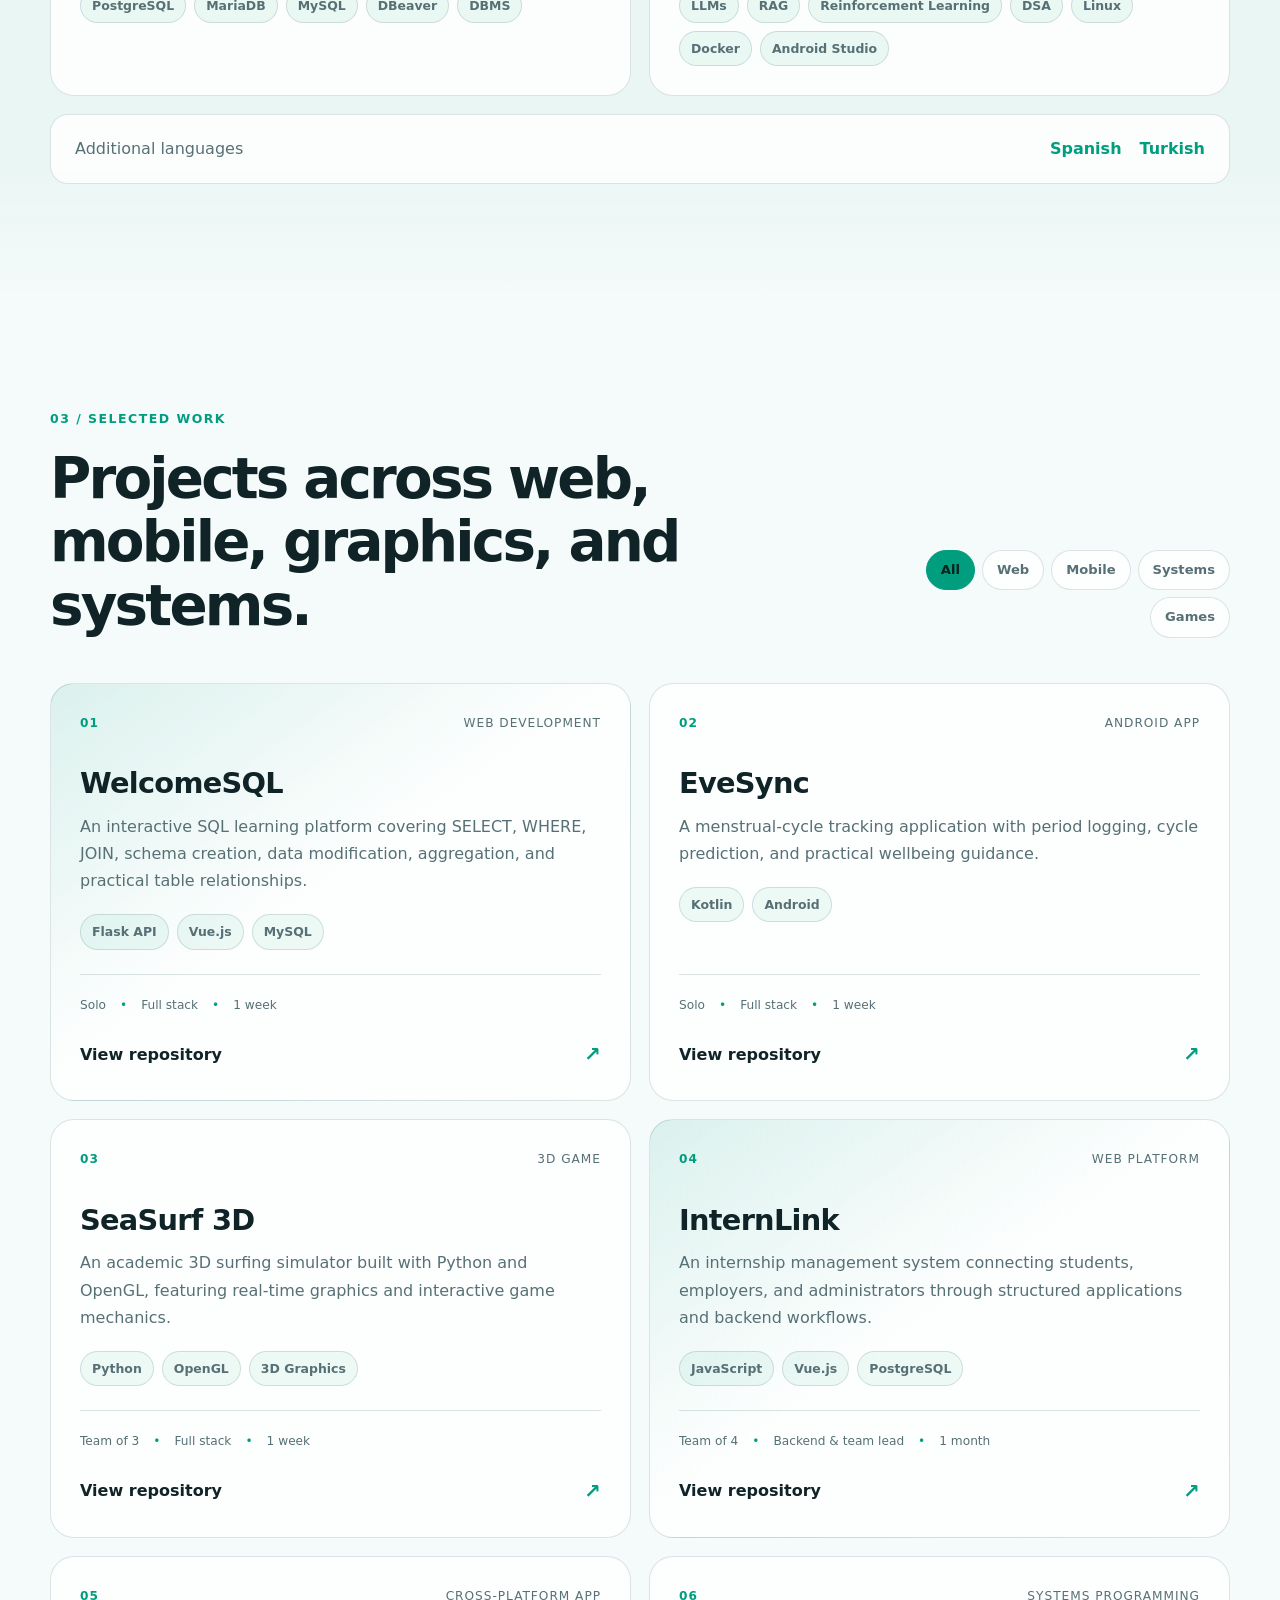
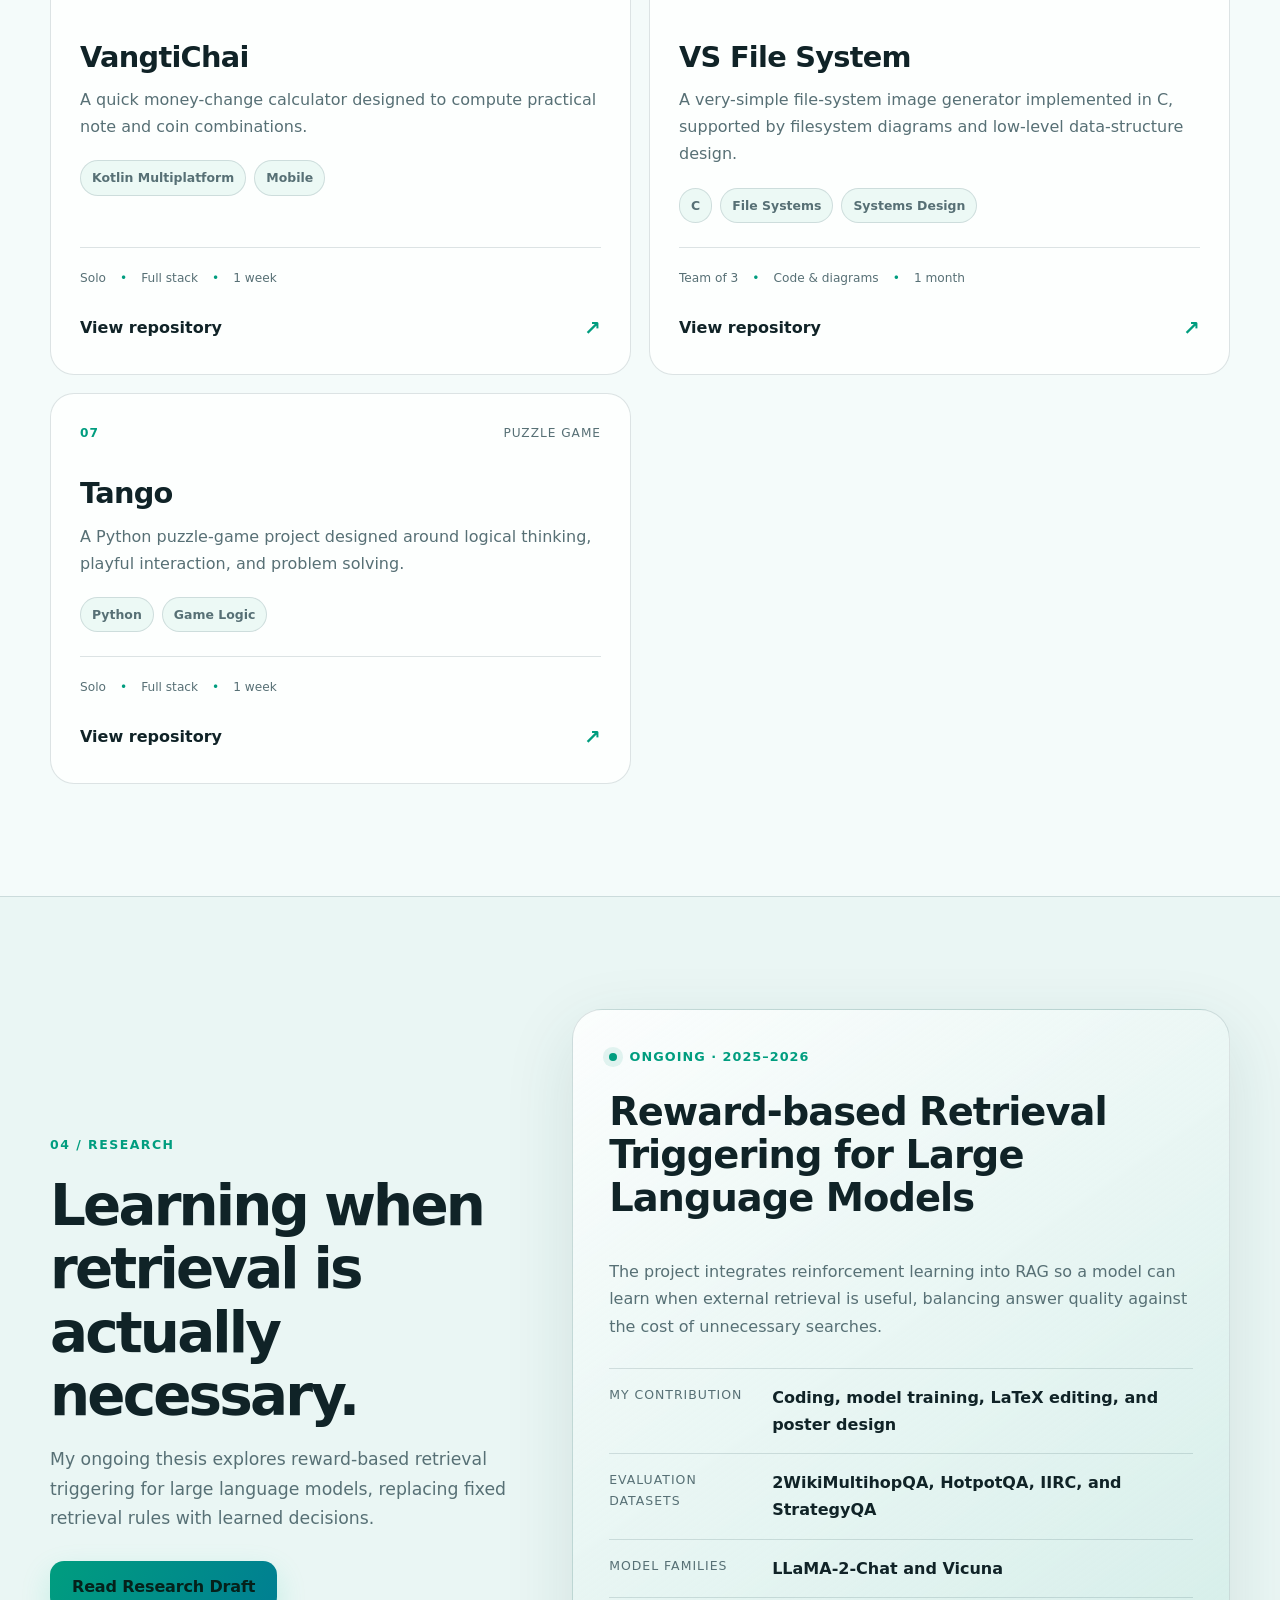
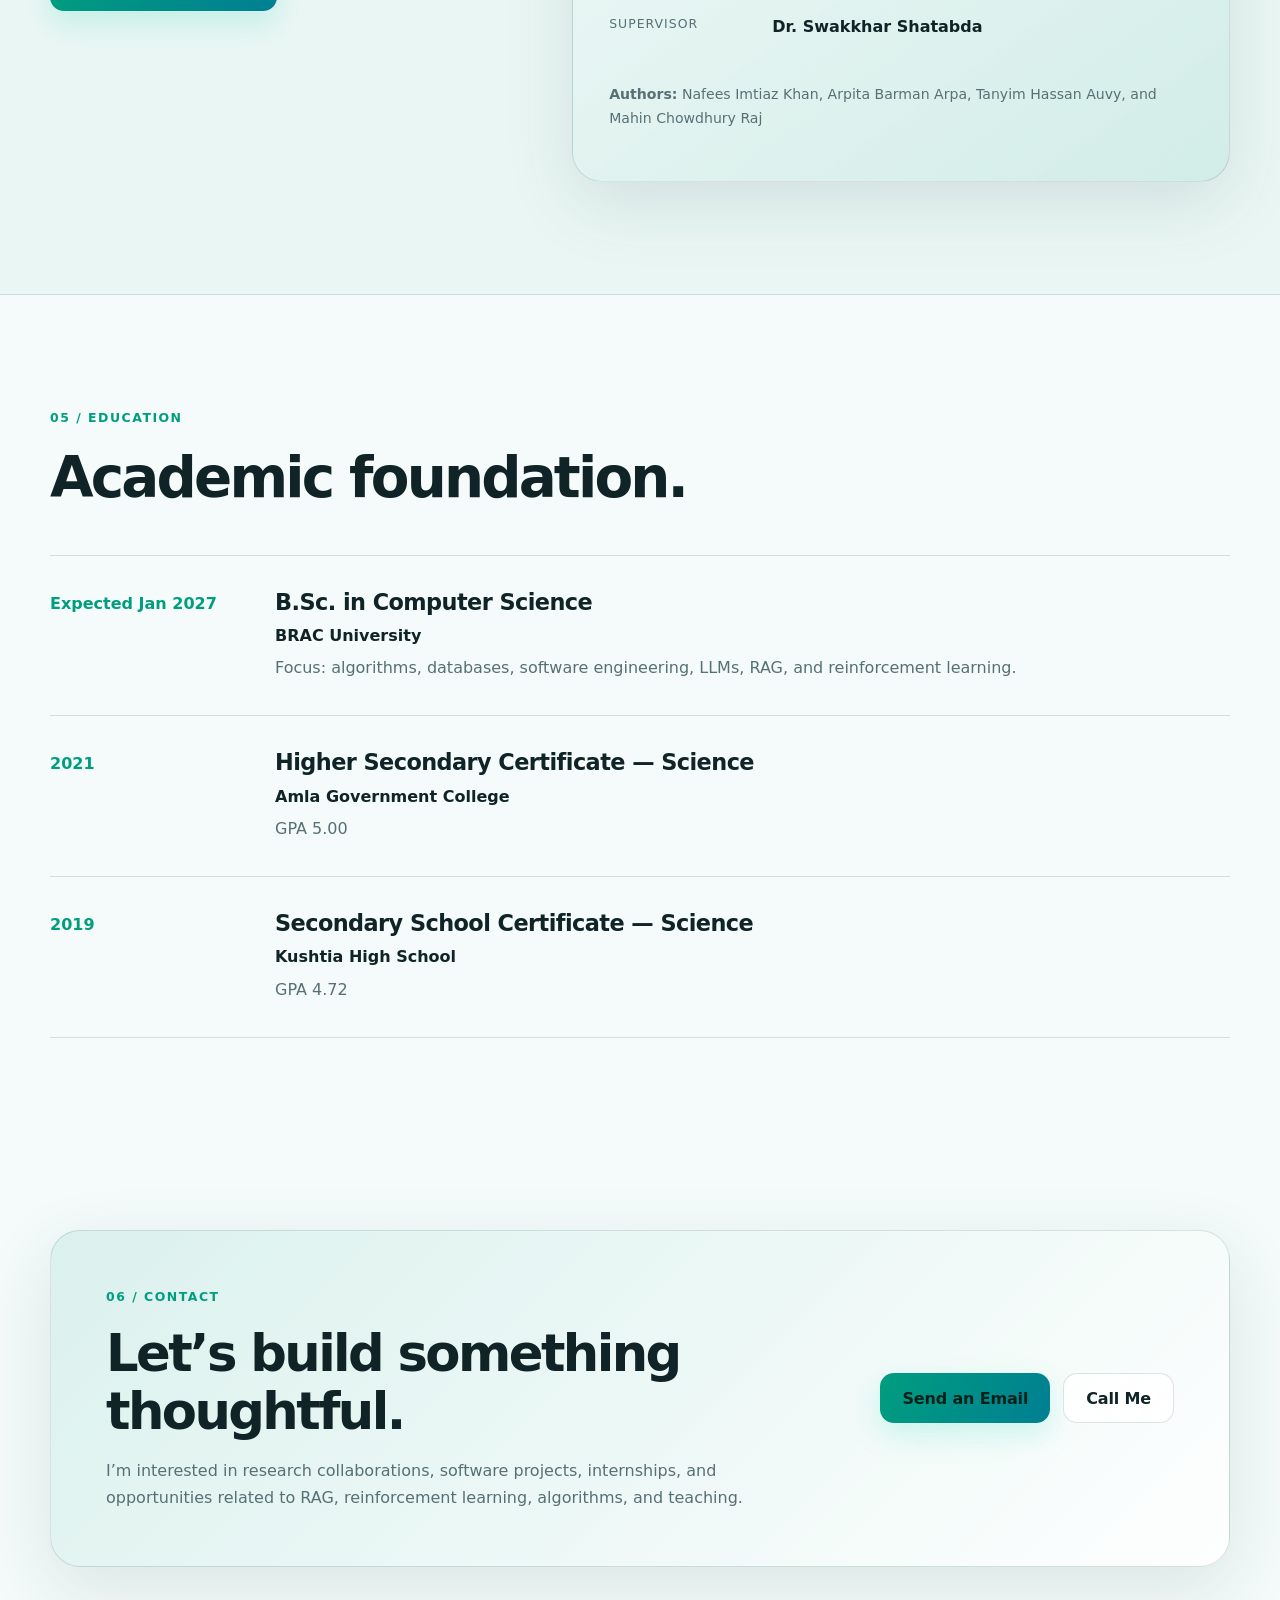
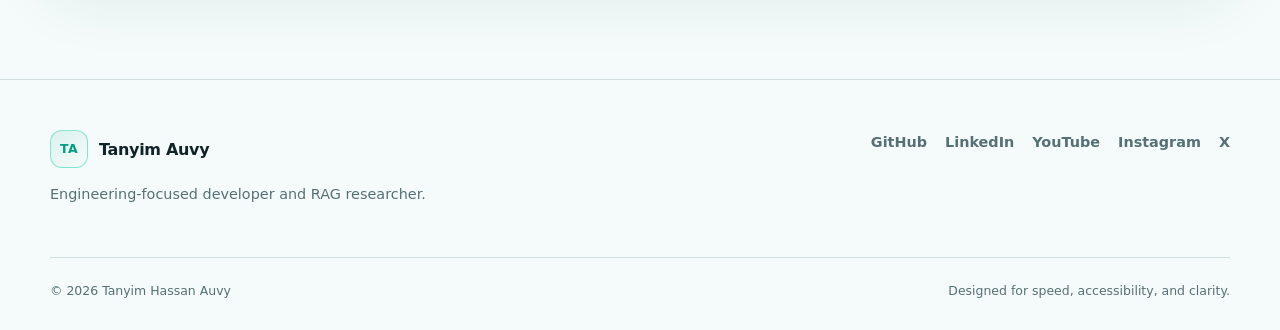
==== commit 0335b34d: "Header update." ====
--- a/index.html
+++ b/index.html
@@ -49,7 +49,7 @@
     <section class="hero section container">
       <div class="hero-copy reveal">
         <p class="eyebrow"><span class="status-dot"></span> Open to research and development opportunities</p>
-        <h1>Building intelligent software for <span class="gradient-text">real-world constraints.</span></h1>
+        <h1><span class="gradient-text"></span>Undergraduate research enthusiast </span>exploring practical software solutions.</h1>
         <p class="hero-intro">I’m <strong>Tanyim Hassan Auvy</strong>, a Computer Science student at BRAC University. I work across algorithms, databases, mobile apps, and Retrieval-Augmented Generation, with a long-term goal of bringing LLM and RAG capabilities to resource-constrained devices.</p>
         <div class="hero-actions">
           <a class="button button-primary" href="#projects">View My Projects</a>
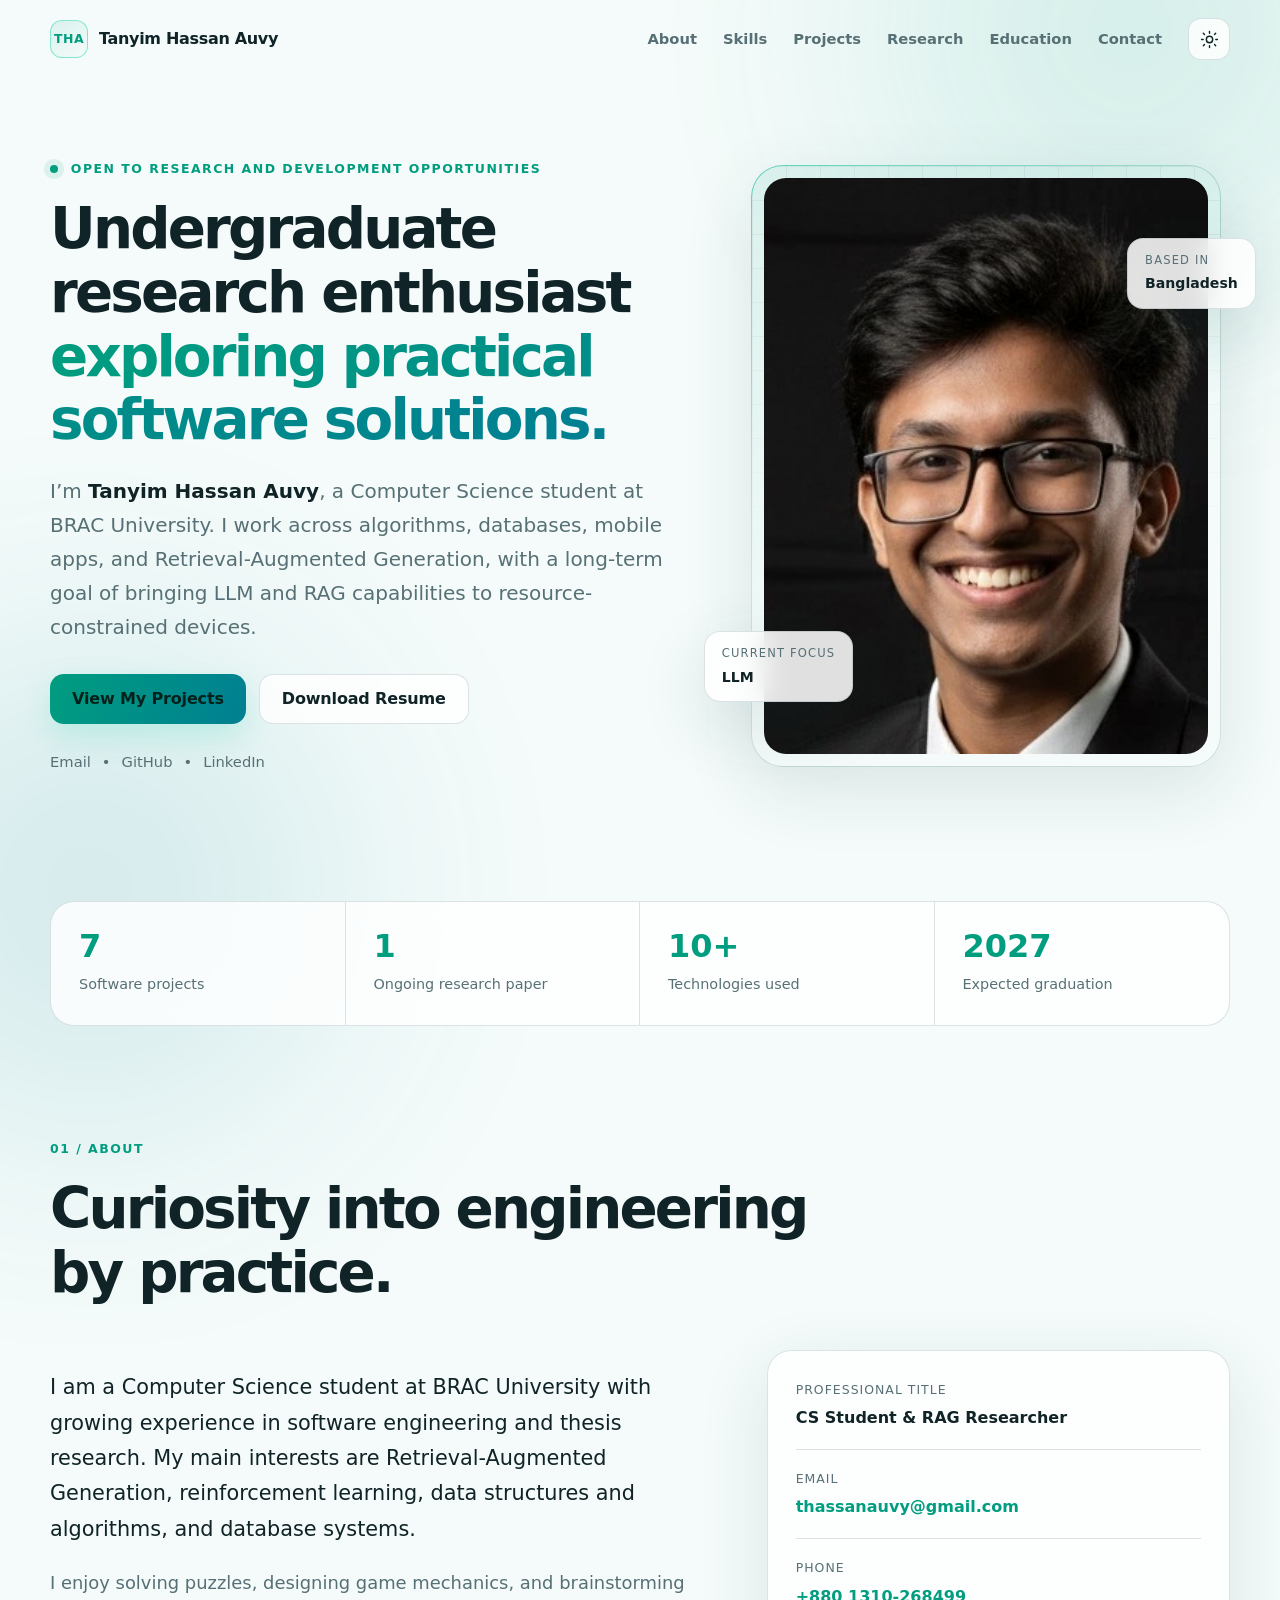
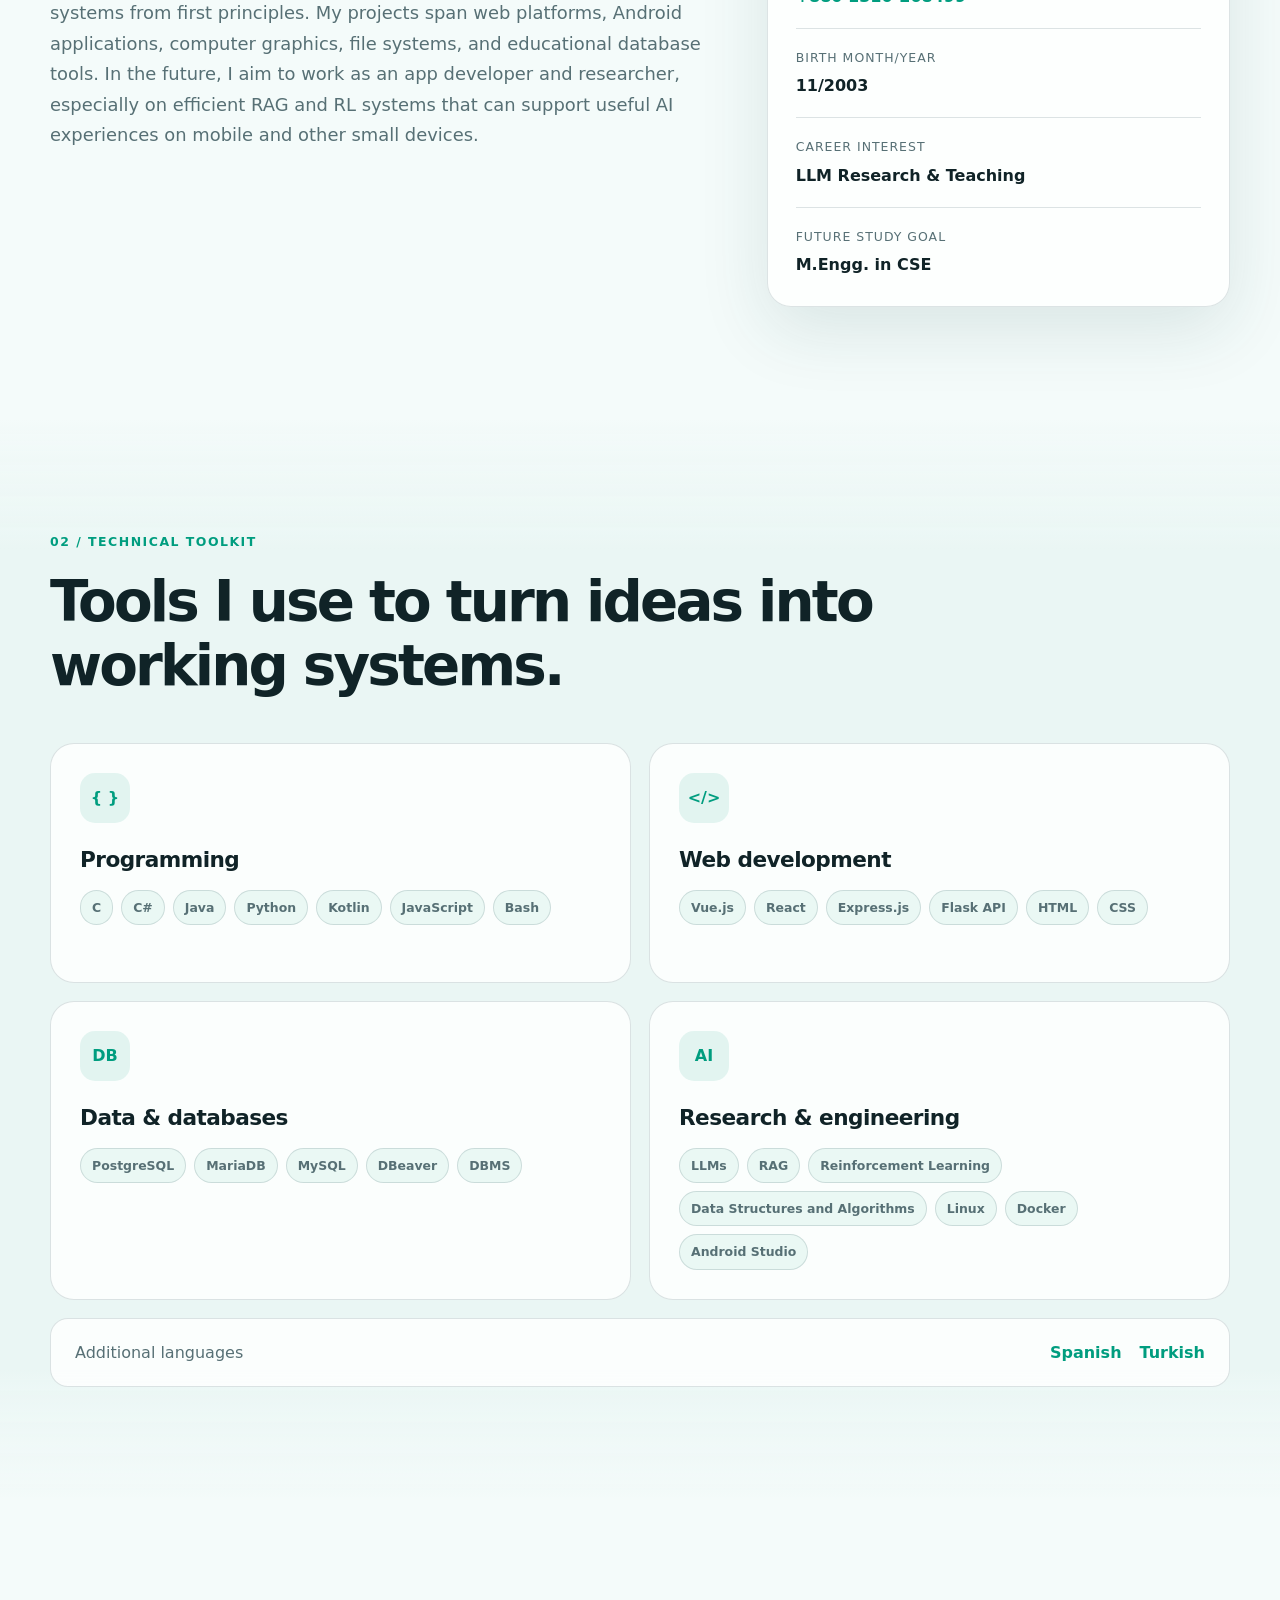
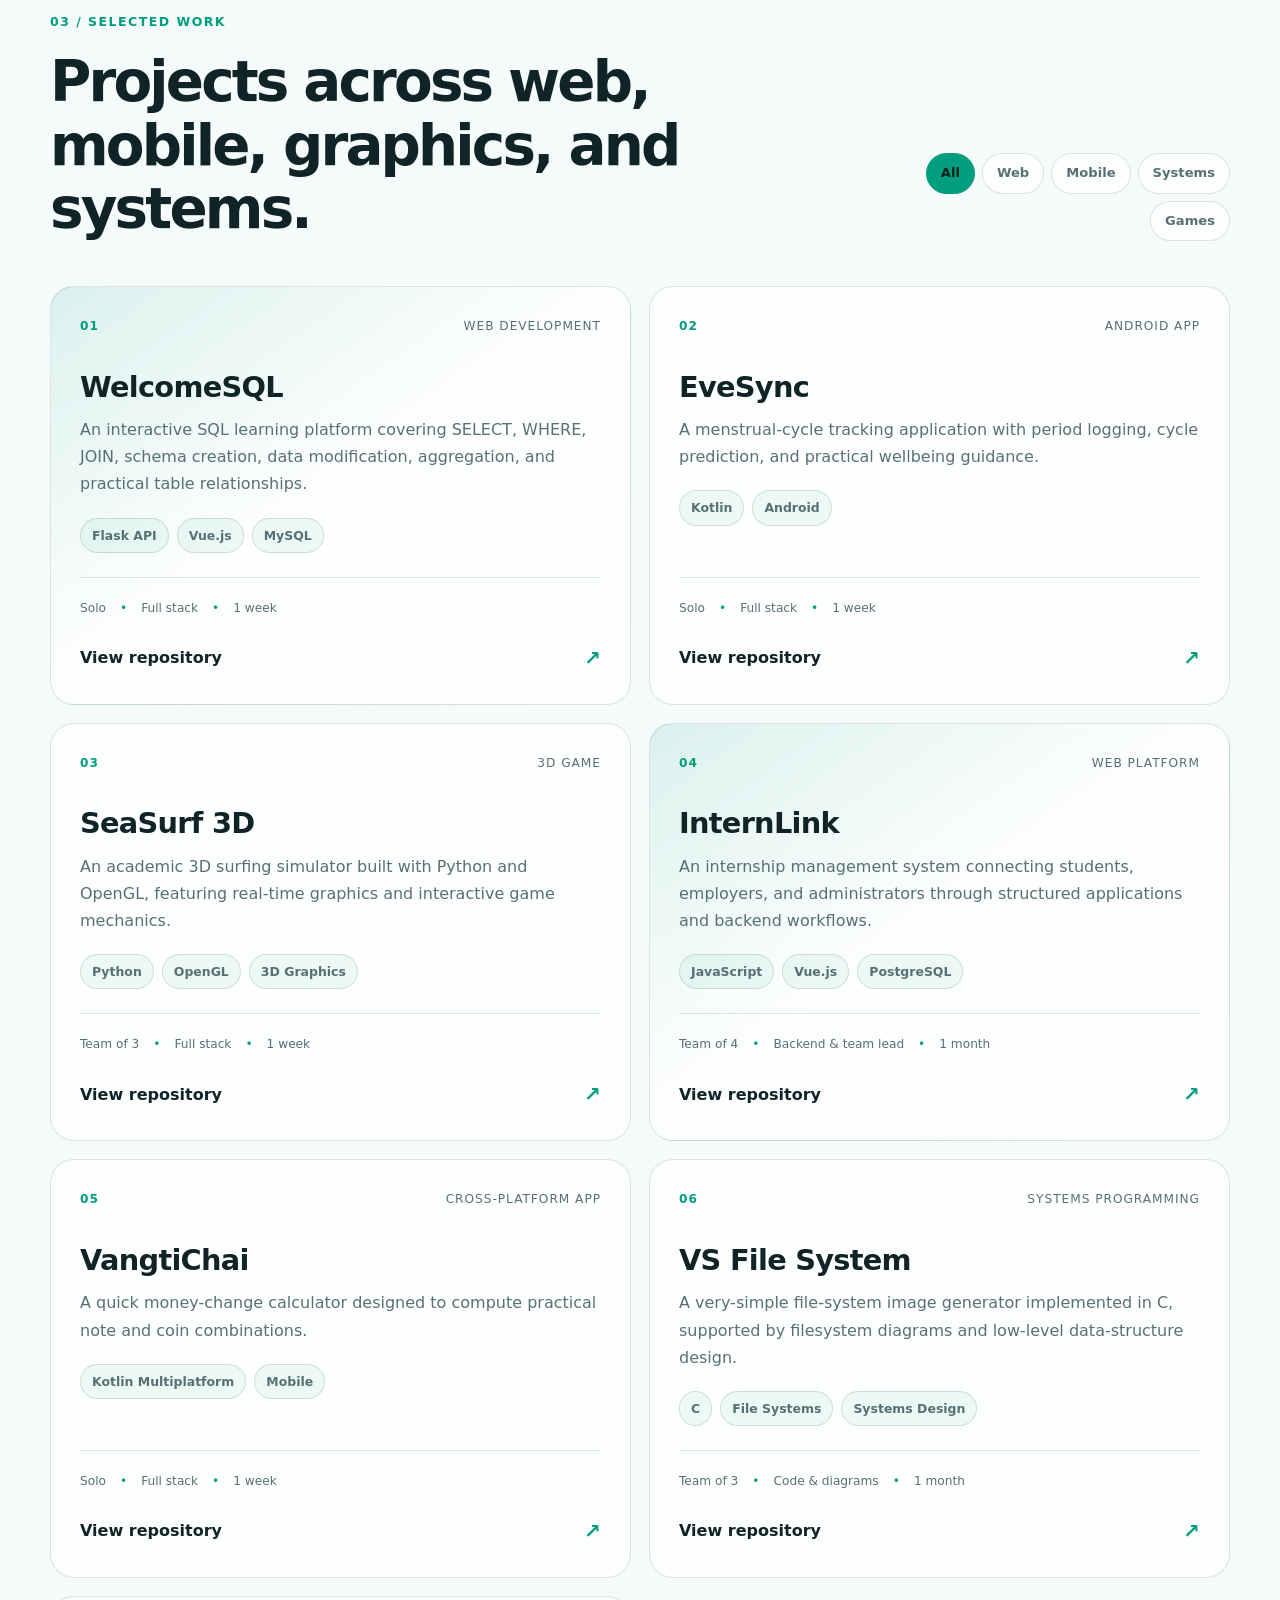
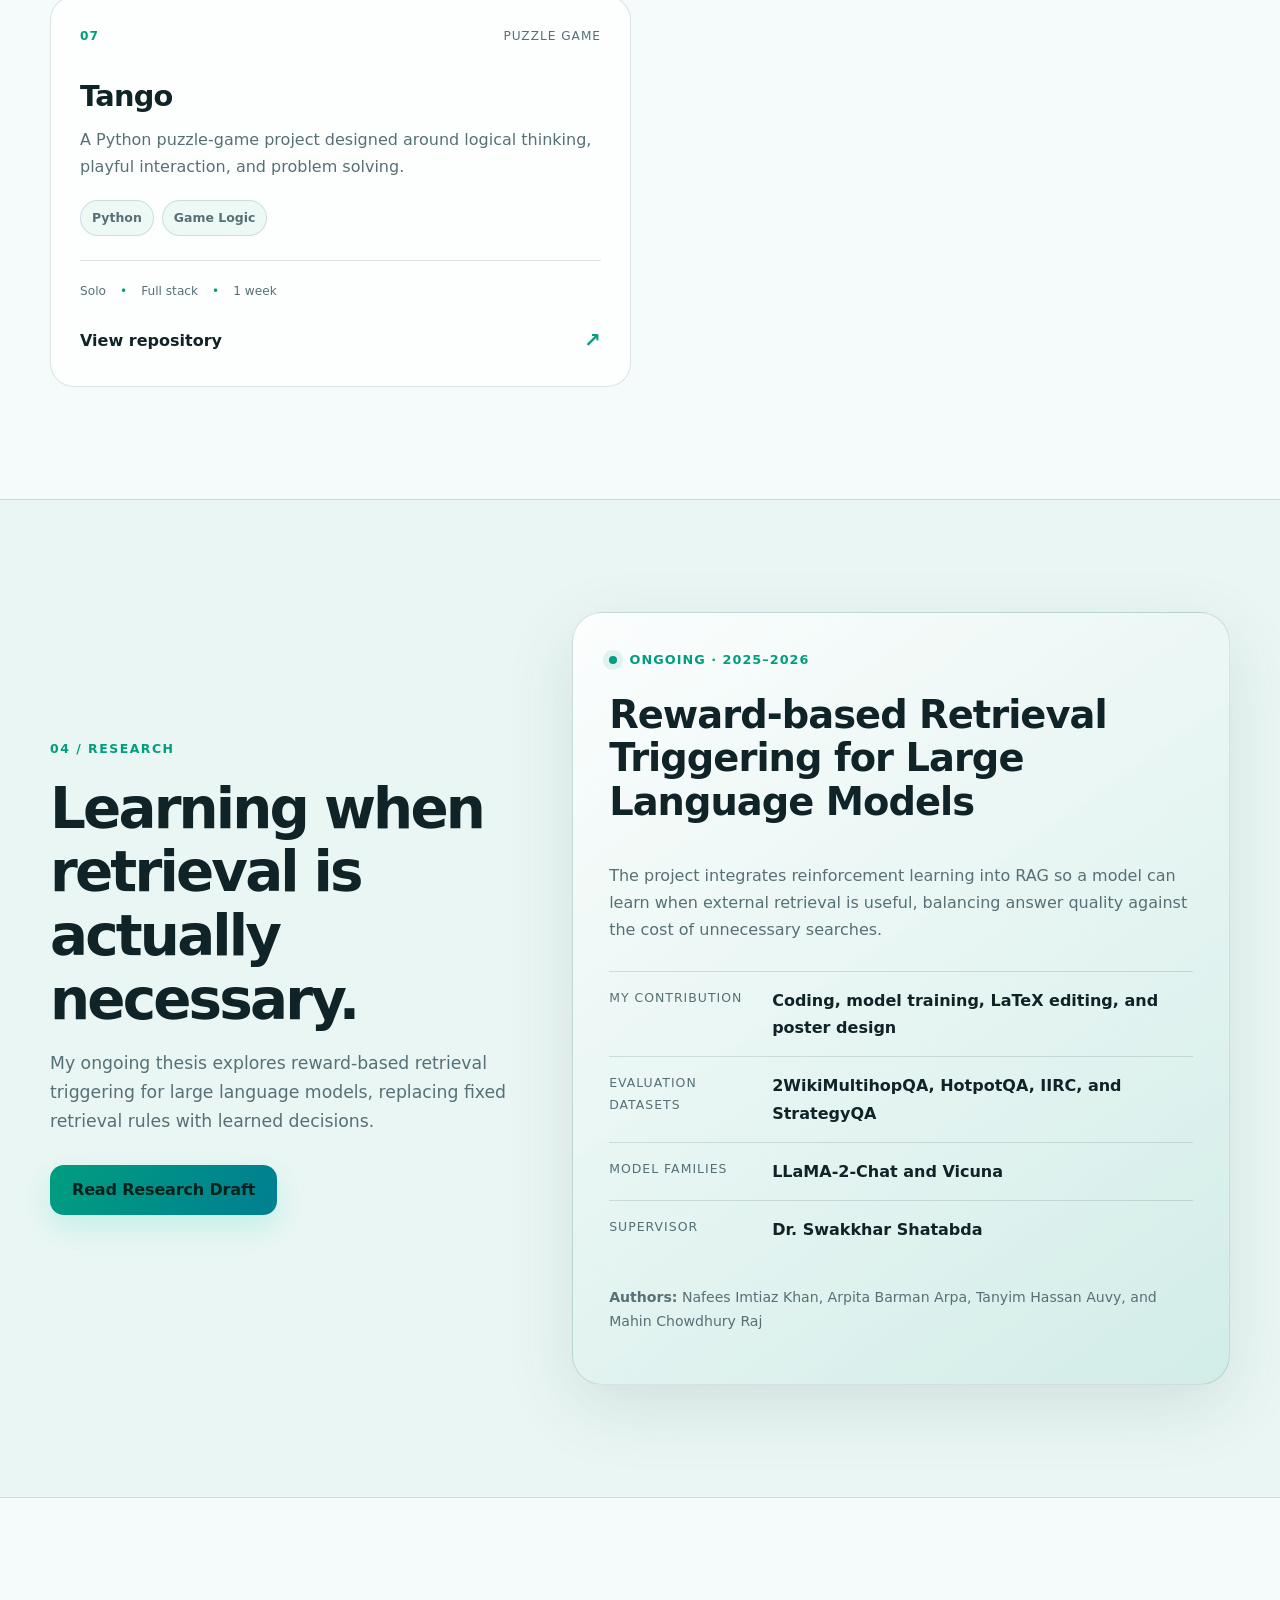
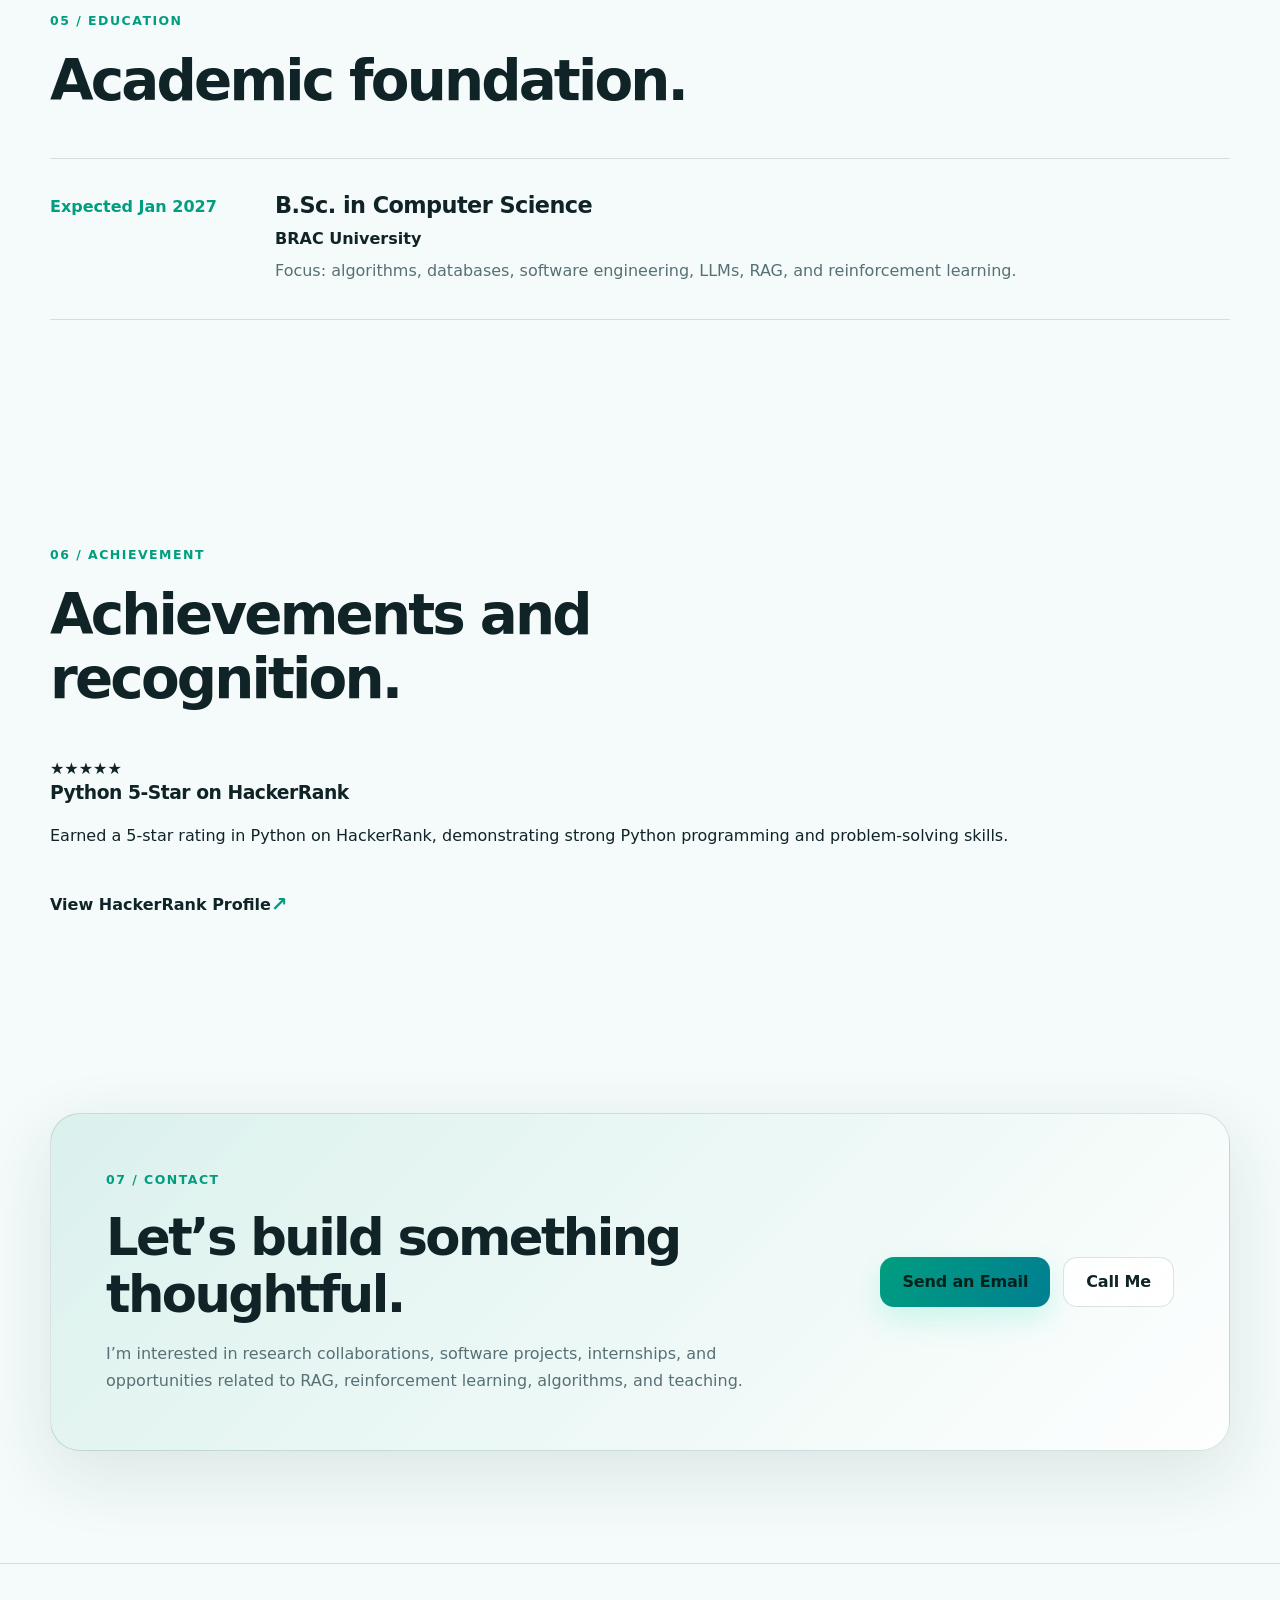
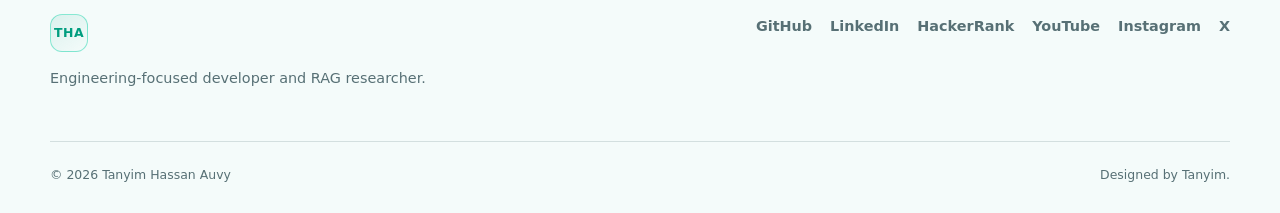
==== commit 99013ac8: "Index updated Photo cropped, HackerRank added." ====
--- a/index.html
+++ b/index.html
@@ -24,8 +24,8 @@
   <header class="site-header" id="top">
     <nav class="nav container" aria-label="Main navigation">
       <a class="brand" href="#top" aria-label="Tanyim Hassan Auvy home">
-        <span class="brand-mark">TA</span>
-        <span>Tanyim Auvy</span>
+        <span class="brand-mark">THA</span>
+        <span>Tanyim Hassan Auvy</span>
       </a>
       <button class="nav-toggle" type="button" aria-expanded="false" aria-controls="nav-menu" aria-label="Open navigation">
         <span></span><span></span><span></span>
@@ -49,7 +49,7 @@
     <section class="hero section container">
       <div class="hero-copy reveal">
         <p class="eyebrow"><span class="status-dot"></span> Open to research and development opportunities</p>
-        <h1><span class="gradient-text"></span>Undergraduate research enthusiast </span>exploring practical software solutions.</h1>
+        <h2>Undergraduate research enthusiast <span class="gradient-text">exploring practical software solutions.</span></h2>
         <p class="hero-intro">I’m <strong>Tanyim Hassan Auvy</strong>, a Computer Science student at BRAC University. I work across algorithms, databases, mobile apps, and Retrieval-Augmented Generation, with a long-term goal of bringing LLM and RAG capabilities to resource-constrained devices.</p>
         <div class="hero-actions">
           <a class="button button-primary" href="#projects">View My Projects</a>
@@ -70,7 +70,7 @@
           <img src="assets/profile.webp" width="864" height="1184" alt="Professional portrait of Tanyim Hassan Auvy" />
           <div class="floating-card card-code">
             <span class="card-label">Current focus</span>
-            <strong>RAG + Reinforcement Learning</strong>
+            <strong>LLM</strong>
           </div>
           <div class="floating-card card-location">
             <span class="card-label">Based in</span>
@@ -90,7 +90,7 @@
     <section class="section container" id="about">
       <div class="section-heading reveal">
         <p class="eyebrow">01 / About</p>
-        <h2>Curious by nature, engineering-minded by practice.</h2>
+        <h2>Curiosity into engineering by practice.</h2>
       </div>
       <div class="about-grid">
         <div class="about-copy reveal">
@@ -118,7 +118,7 @@
           <article class="skill-card reveal"><div class="skill-icon">{ }</div><h3>Programming</h3><div class="tag-list"><span>C</span><span>C#</span><span>Java</span><span>Python</span><span>Kotlin</span><span>JavaScript</span><span>Bash</span></div></article>
           <article class="skill-card reveal delay-1"><div class="skill-icon">&lt;/&gt;</div><h3>Web development</h3><div class="tag-list"><span>Vue.js</span><span>React</span><span>Express.js</span><span>Flask API</span><span>HTML</span><span>CSS</span></div></article>
           <article class="skill-card reveal"><div class="skill-icon">DB</div><h3>Data & databases</h3><div class="tag-list"><span>PostgreSQL</span><span>MariaDB</span><span>MySQL</span><span>DBeaver</span><span>DBMS</span></div></article>
-          <article class="skill-card reveal delay-1"><div class="skill-icon">AI</div><h3>Research & engineering</h3><div class="tag-list"><span>LLMs</span><span>RAG</span><span>Reinforcement Learning</span><span>DSA</span><span>Linux</span><span>Docker</span><span>Android Studio</span></div></article>
+          <article class="skill-card reveal delay-1"><div class="skill-icon">AI</div><h3>Research & engineering</h3><div class="tag-list"><span>LLMs</span><span>RAG</span><span>Reinforcement Learning</span><span>Data Structures and Algorithms</span><span>Linux</span><span>Docker</span><span>Android Studio</span></div></article>
         </div>
         <div class="language-strip reveal">
           <span>Additional languages</span><strong>Spanish</strong><strong>Turkish</strong>
@@ -236,21 +236,43 @@
           <span class="timeline-date">Expected Jan 2027</span>
           <div><h3>B.Sc. in Computer Science</h3><p>BRAC University</p><span>Focus: algorithms, databases, software engineering, LLMs, RAG, and reinforcement learning.</span></div>
         </article>
-        <article class="timeline-item reveal delay-1">
-          <span class="timeline-date">2021</span>
-          <div><h3>Higher Secondary Certificate — Science</h3><p>Amla Government College</p><span>GPA 5.00</span></div>
-        </article>
-        <article class="timeline-item reveal">
-          <span class="timeline-date">2019</span>
-          <div><h3>Secondary School Certificate — Science</h3><p>Kushtia High School</p><span>GPA 4.72</span></div>
-        </article>
-      </div>
+        
+      </div>
+    </section>
+
+        <section class="section container" id="achievements">
+      <div class="section-heading reveal">
+        <p class="eyebrow">06 / Achievement</p>
+        <h2>Achievements and recognition.</h2>
+      </div>
+
+      <article class="achievement-card reveal">
+        <div class="achievement-icon">★★★★★</div>
+
+        <div>
+          <h3>Python 5-Star on HackerRank</h3>
+
+          <p>
+            Earned a 5-star rating in Python on HackerRank, demonstrating
+            strong Python programming and problem-solving skills.
+          </p>
+
+          <a
+            href="https://www.hackerrank.com/profile/thassanauvy"
+            target="_blank"
+            rel="noopener noreferrer"
+            class="project-link"
+          >
+            View HackerRank Profile <span>↗</span>
+          </a>
+        </div>
+      </article>
     </section>
 
     <section class="section contact-section" id="contact">
       <div class="container contact-card reveal">
         <div>
-          <p class="eyebrow">06 / Contact</p>
+          <p class="eyebrow">07 / Contact</p>
           <h2>Let’s build something thoughtful.</h2>
           <p>I’m interested in research collaborations, software projects, internships, and opportunities related to RAG, reinforcement learning, algorithms, and teaching.</p>
         </div>
@@ -264,16 +286,17 @@
 
   <footer class="footer">
     <div class="container footer-grid">
-      <div><a class="brand" href="#top"><span class="brand-mark">TA</span><span>Tanyim Auvy</span></a><p>Engineering-focused developer and RAG researcher.</p></div>
+      <div><a class="brand" href="#top"><span class="brand-mark">THA</span><span> </span></a><p>Engineering-focused developer and RAG researcher.</p></div>
       <div class="social-links" aria-label="Social profiles">
         <a href="https://github.com/thassanauvy" target="_blank" rel="noreferrer">GitHub</a>
         <a href="https://www.linkedin.com/in/thassanauvy" target="_blank" rel="noreferrer">LinkedIn</a>
+        <a href="https://www.hackerrank.com/profile/thassanauvy" target="_blank" rel="noreferrer">HackerRank</a>
         <a href="https://www.youtube.com/@thassanauvy" target="_blank" rel="noreferrer">YouTube</a>
         <a href="https://www.instagram.com/thassanauvy" target="_blank" rel="noreferrer">Instagram</a>
         <a href="https://x.com/thassanauvy" target="_blank" rel="noreferrer">X</a>
       </div>
     </div>
-    <div class="container footer-bottom"><span>© <span id="year"></span> Tanyim Hassan Auvy</span><span>Designed for speed, accessibility, and clarity.</span></div>
+    <div class="container footer-bottom"><span>© <span id="year"></span> Tanyim Hassan Auvy</span><span>Designed by Tanyim.</span></div>
   </footer>
 </body>
 </html>
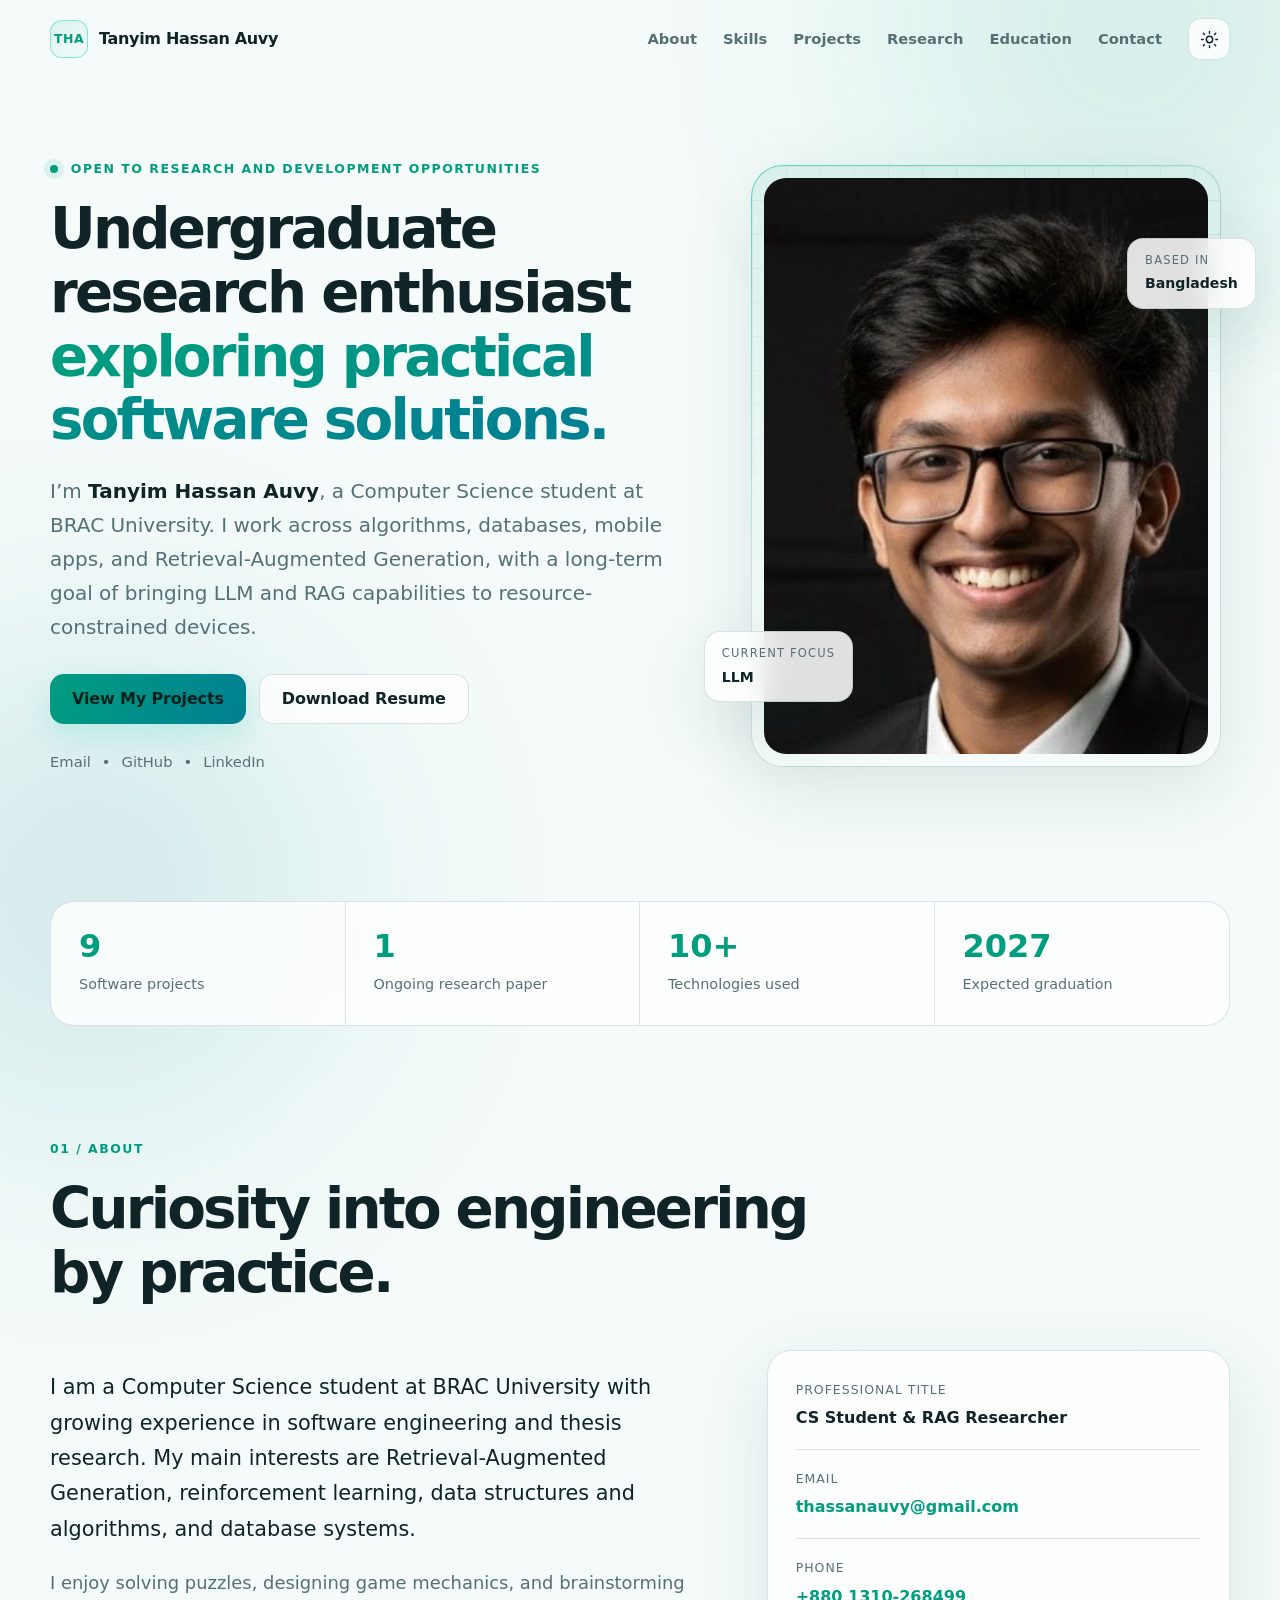
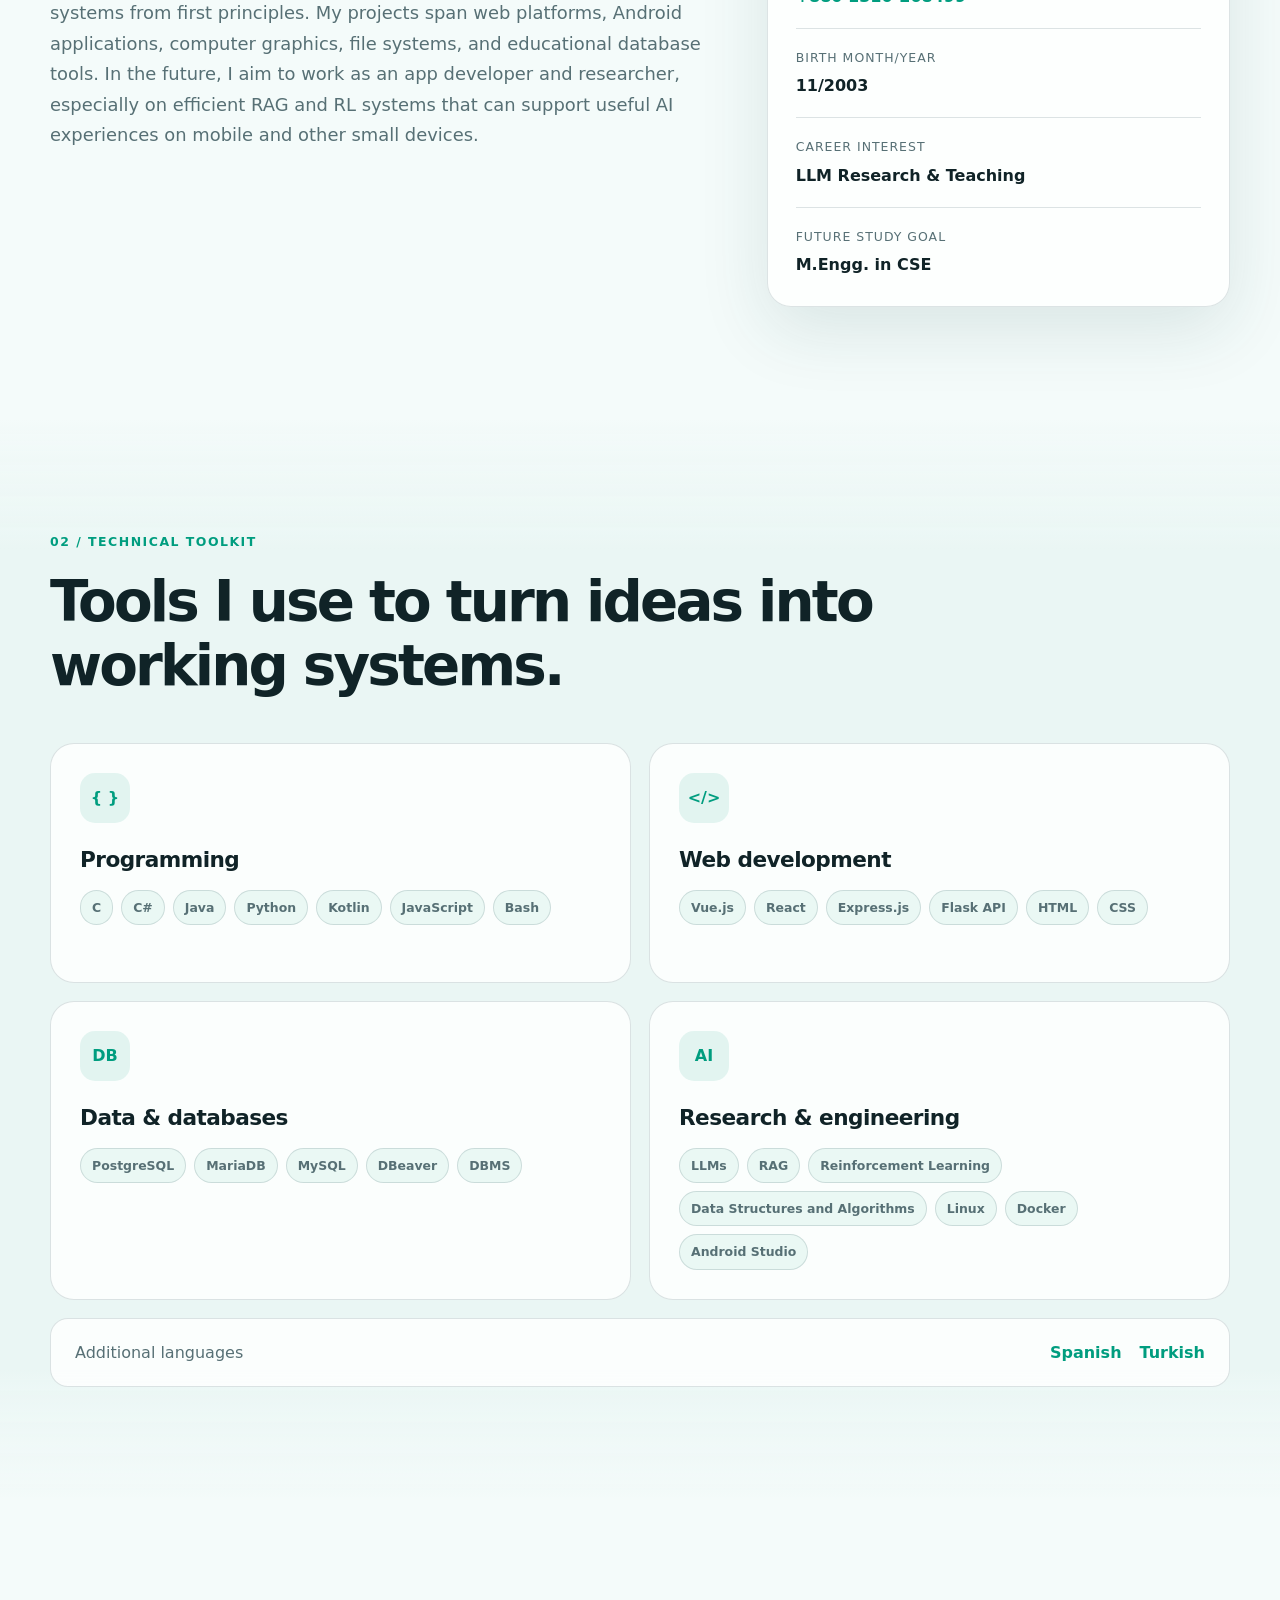
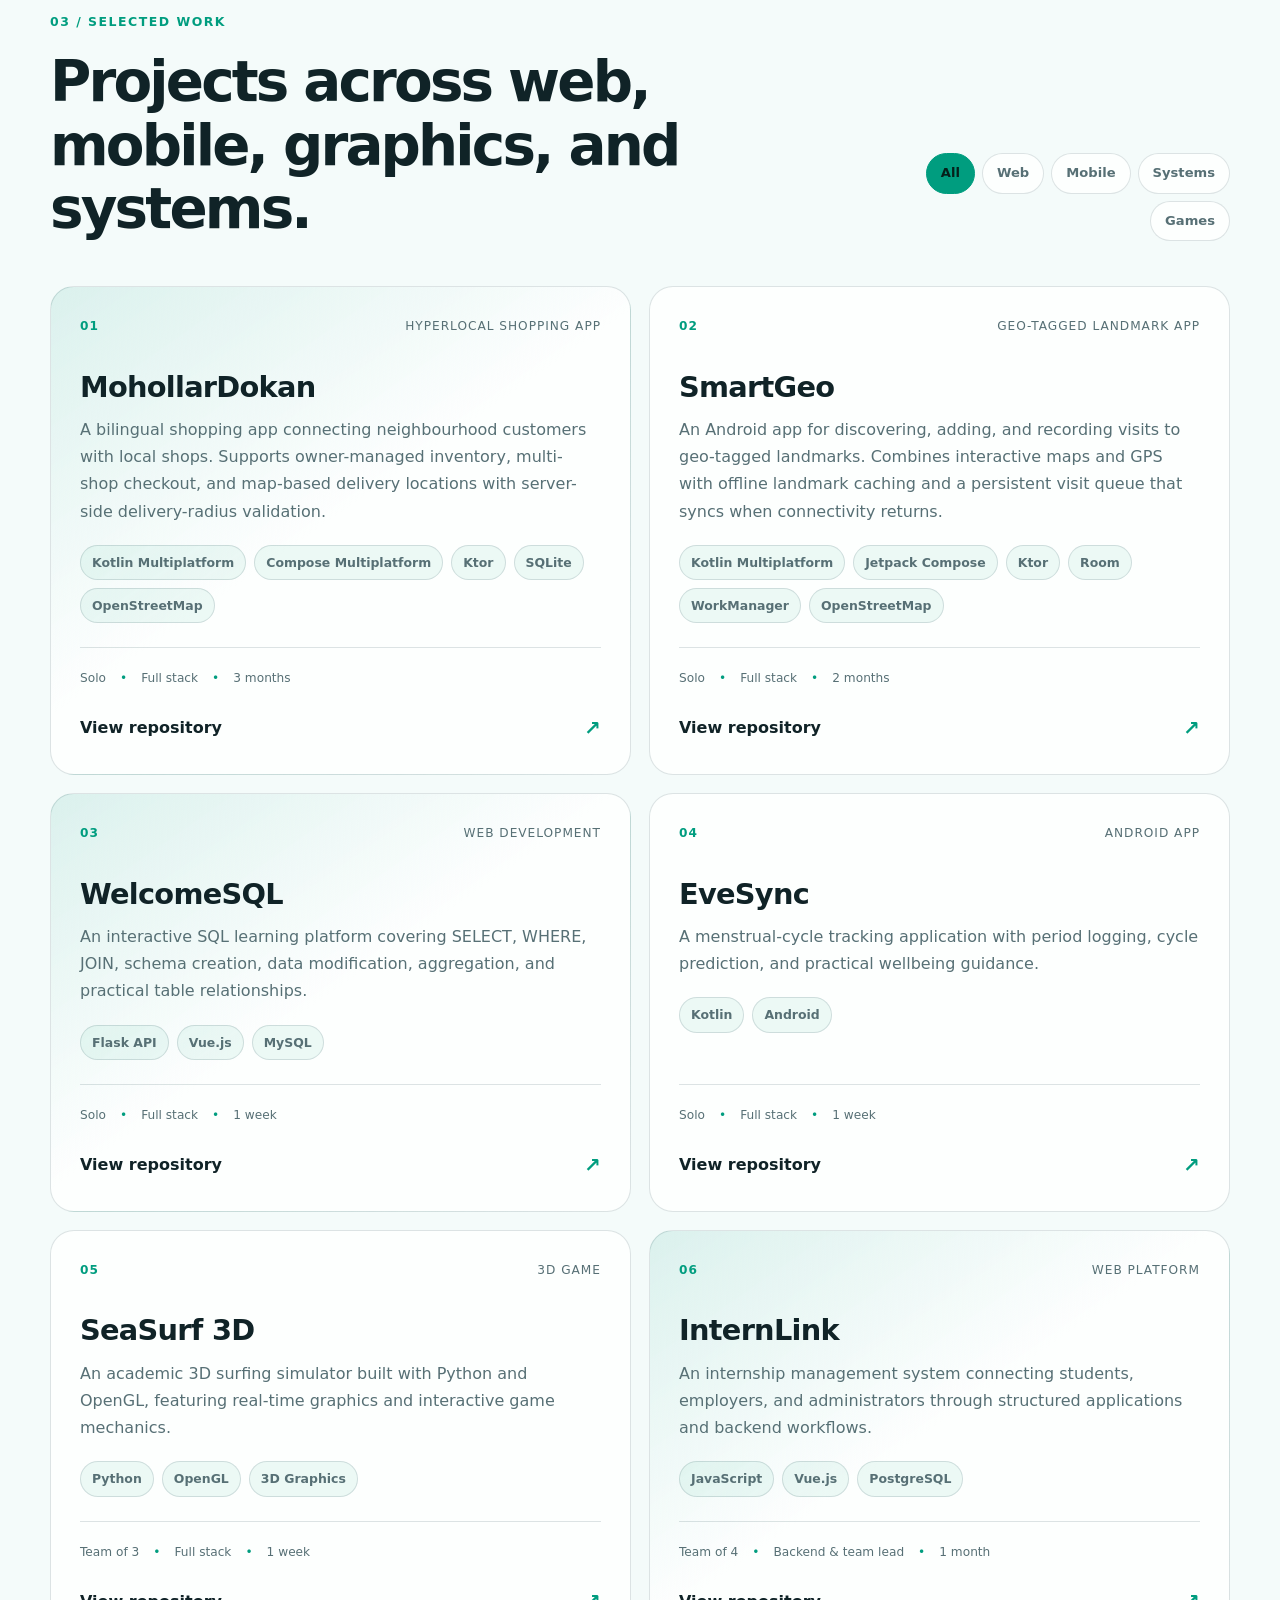
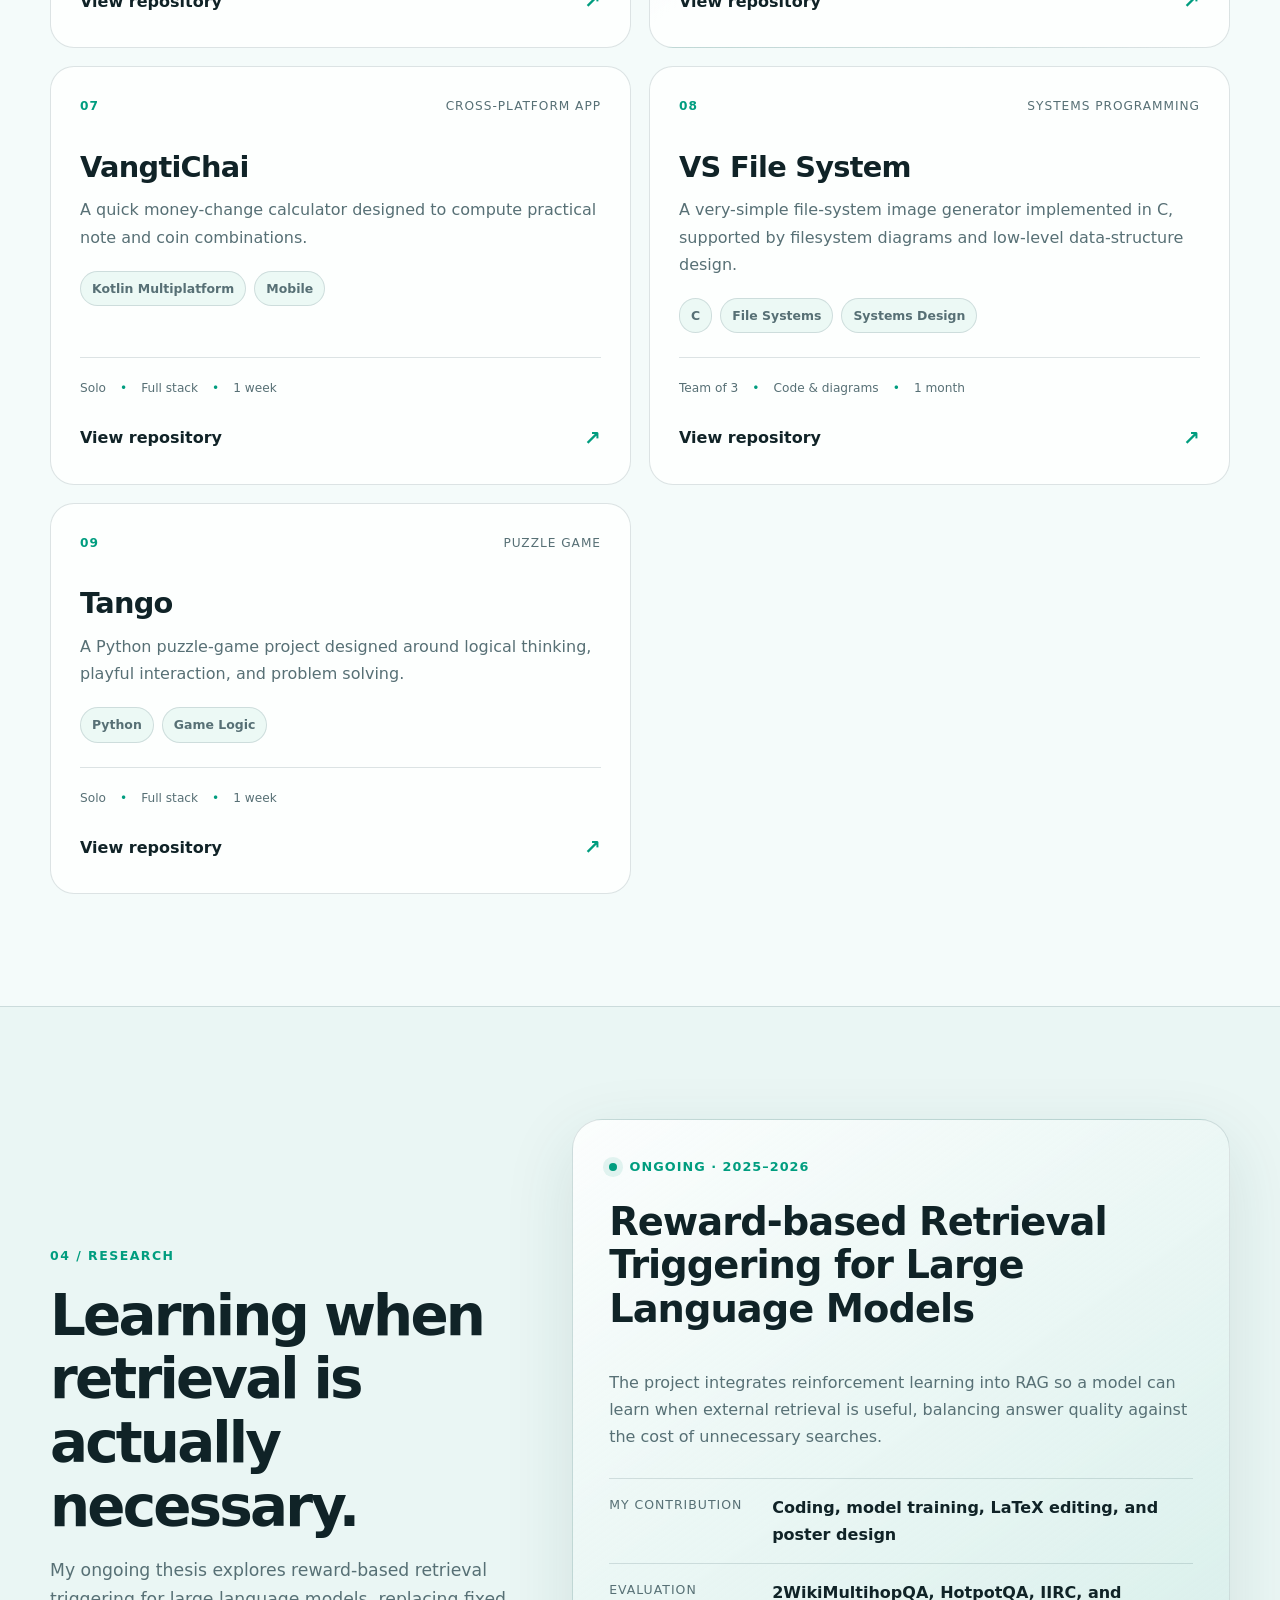
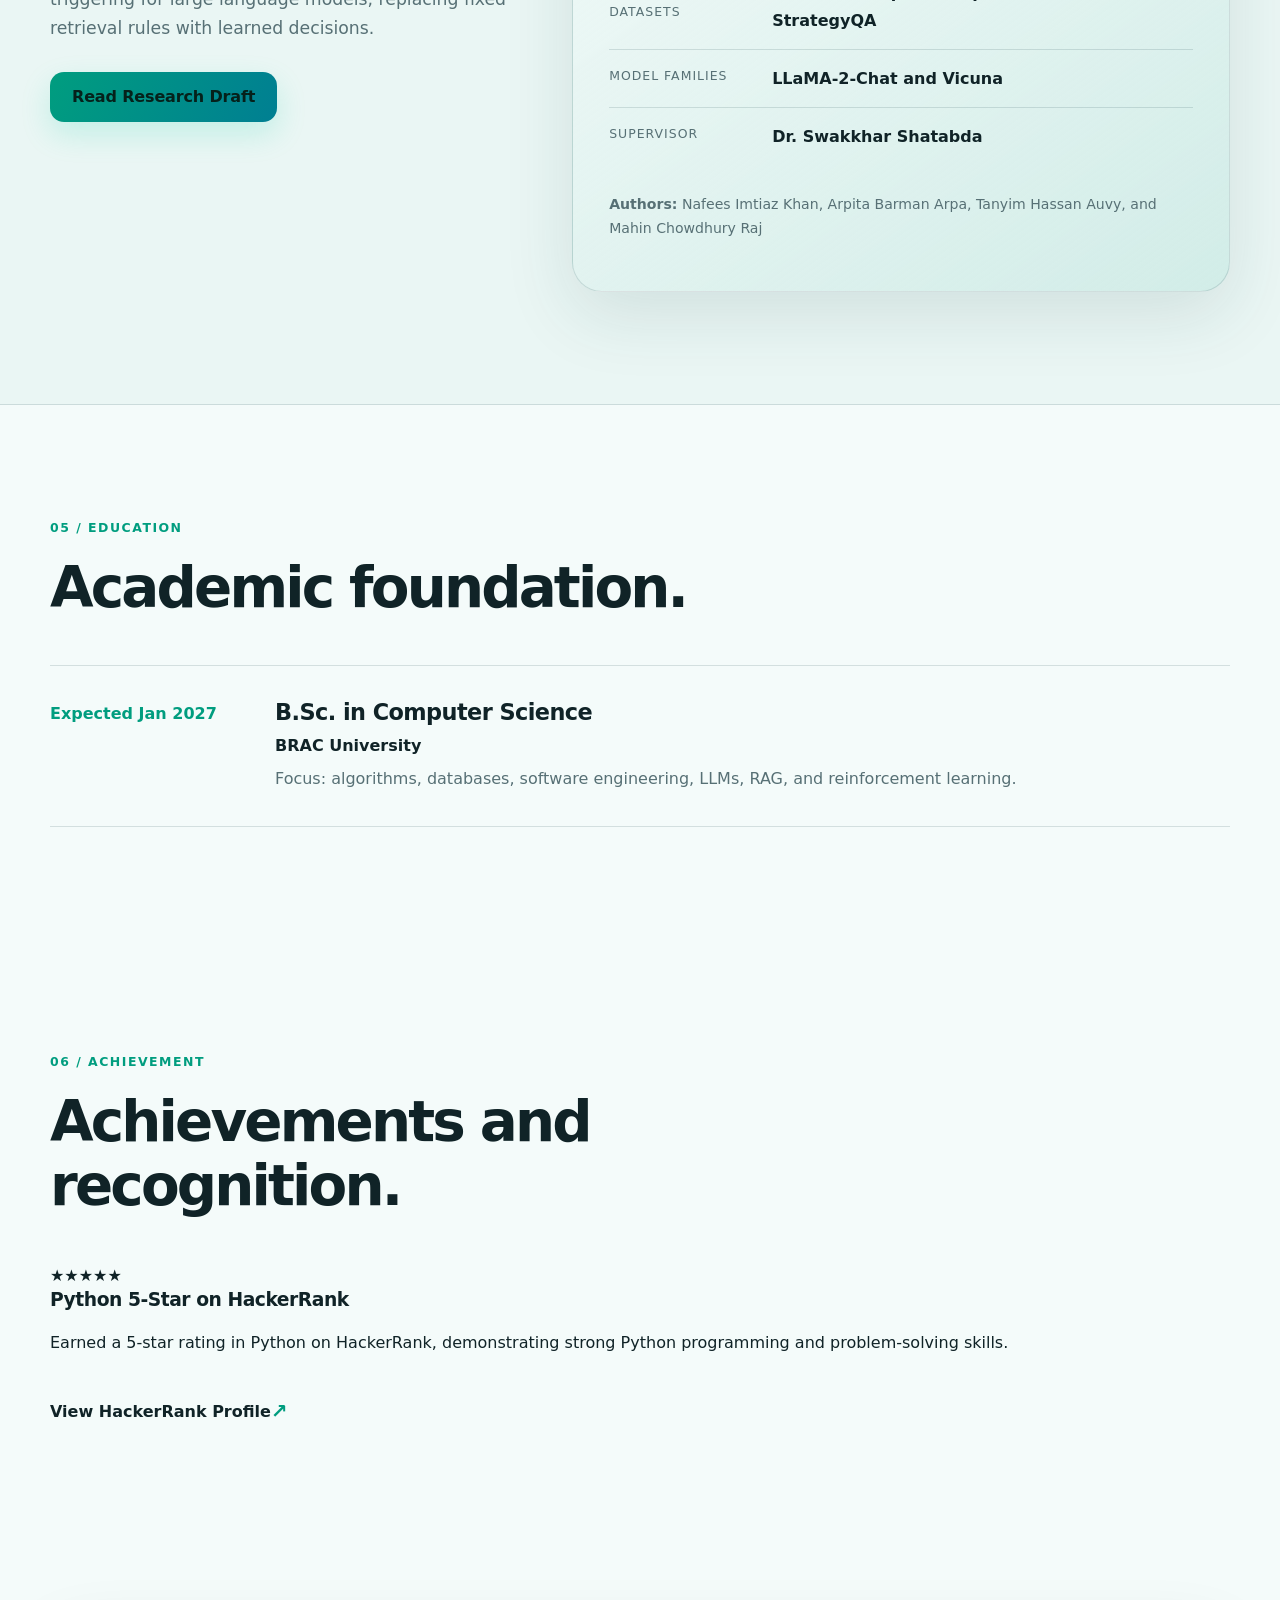
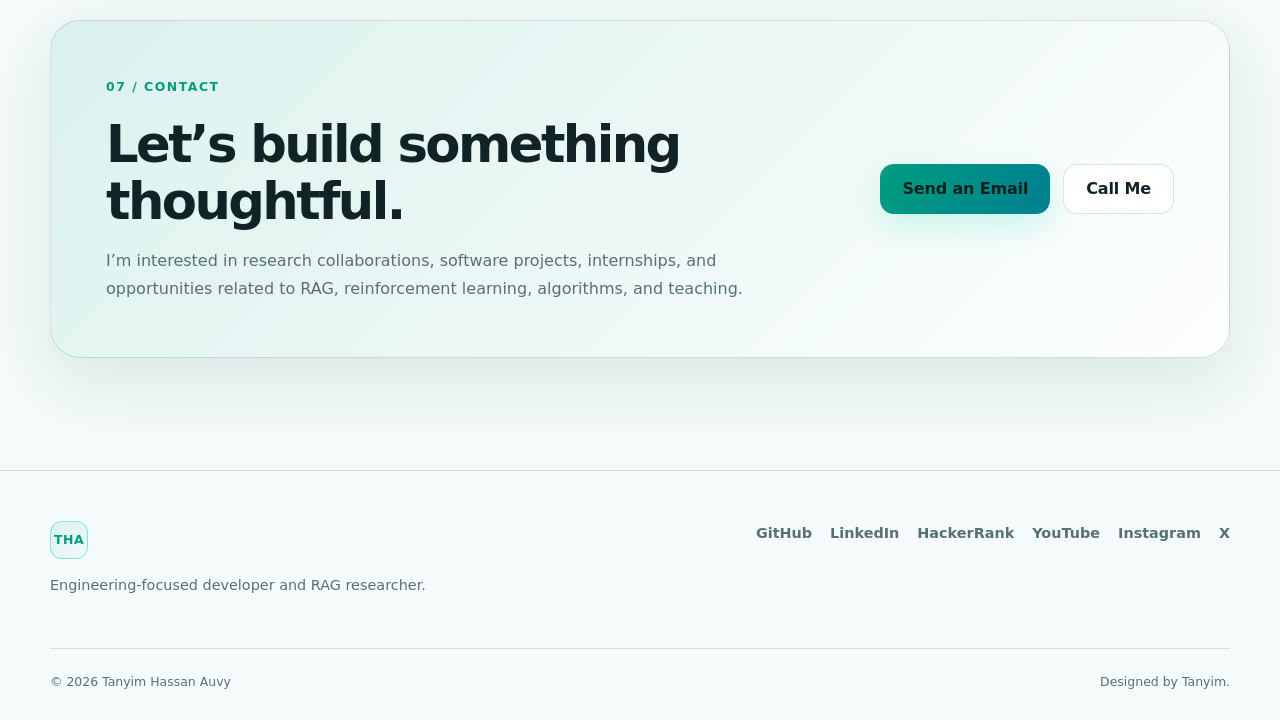
==== commit 70946016: "Added MohollarDokan, SmartGeo Updated resume and webpage with SmartGeo and MohollarDokan." ====
--- a/index.html
+++ b/index.html
@@ -81,7 +81,7 @@
     </section>
 
     <section class="metrics container reveal" aria-label="Portfolio highlights">
-      <article><strong>7</strong><span>Software projects</span></article>
+      <article><strong>9</strong><span>Software projects</span></article>
       <article><strong>1</strong><span>Ongoing research paper</span></article>
       <article><strong>10+</strong><span>Technologies used</span></article>
       <article><strong>2027</strong><span>Expected graduation</span></article>
@@ -138,8 +138,26 @@
         </div>
       </div>
       <div class="project-grid">
+        <article class="project-card featured reveal" data-category="mobile">
+          <div class="project-top"><span class="project-number">01</span><span class="project-category">Hyperlocal shopping app</span></div>
+          <h3>MohollarDokan</h3>
+          <p>A bilingual shopping app connecting neighbourhood customers with local shops. Supports owner-managed inventory, multi-shop checkout, and map-based delivery locations with server-side delivery-radius validation.</p>
+          <div class="tag-list"><span>Kotlin Multiplatform</span><span>Compose Multiplatform</span><span>Ktor</span><span>SQLite</span><span>OpenStreetMap</span></div>
+          <div class="project-meta"><span>Solo</span><span>Full stack</span><span>3 months</span></div>
+          <a class="project-link" href="https://github.com/thassanauvy/MohollarDokan" target="_blank" rel="noreferrer">View repository <span>↗</span></a>
+        </article>
+
+        <article class="project-card reveal delay-1" data-category="mobile">
+          <div class="project-top"><span class="project-number">02</span><span class="project-category">Geo-tagged landmark app</span></div>
+          <h3>SmartGeo</h3>
+          <p>An Android app for discovering, adding, and recording visits to geo-tagged landmarks. Combines interactive maps and GPS with offline landmark caching and a persistent visit queue that syncs when connectivity returns.</p>
+          <div class="tag-list"><span>Kotlin Multiplatform</span><span>Jetpack Compose</span><span>Ktor</span><span>Room</span><span>WorkManager</span><span>OpenStreetMap</span></div>
+          <div class="project-meta"><span>Solo</span><span>Full stack</span><span>2 months</span></div>
+          <a class="project-link" href="https://github.com/thassanauvy/SmartGeo" target="_blank" rel="noreferrer">View repository <span>↗</span></a>
+        </article>
+
         <article class="project-card featured reveal" data-category="web">
-          <div class="project-top"><span class="project-number">01</span><span class="project-category">Web development</span></div>
+          <div class="project-top"><span class="project-number">03</span><span class="project-category">Web development</span></div>
           <h3>WelcomeSQL</h3>
           <p>An interactive SQL learning platform covering SELECT, WHERE, JOIN, schema creation, data modification, aggregation, and practical table relationships.</p>
           <div class="tag-list"><span>Flask API</span><span>Vue.js</span><span>MySQL</span></div>
@@ -148,7 +166,7 @@
         </article>
 
         <article class="project-card reveal delay-1" data-category="mobile">
-          <div class="project-top"><span class="project-number">02</span><span class="project-category">Android app</span></div>
+          <div class="project-top"><span class="project-number">04</span><span class="project-category">Android app</span></div>
           <h3>EveSync</h3>
           <p>A menstrual-cycle tracking application with period logging, cycle prediction, and practical wellbeing guidance.</p>
           <div class="tag-list"><span>Kotlin</span><span>Android</span></div>
@@ -157,7 +175,7 @@
         </article>
 
         <article class="project-card reveal" data-category="game">
-          <div class="project-top"><span class="project-number">03</span><span class="project-category">3D game</span></div>
+          <div class="project-top"><span class="project-number">05</span><span class="project-category">3D game</span></div>
           <h3>SeaSurf 3D</h3>
           <p>An academic 3D surfing simulator built with Python and OpenGL, featuring real-time graphics and interactive game mechanics.</p>
           <div class="tag-list"><span>Python</span><span>OpenGL</span><span>3D Graphics</span></div>
@@ -166,7 +184,7 @@
         </article>
 
         <article class="project-card featured reveal delay-1" data-category="web">
-          <div class="project-top"><span class="project-number">04</span><span class="project-category">Web platform</span></div>
+          <div class="project-top"><span class="project-number">06</span><span class="project-category">Web platform</span></div>
           <h3>InternLink</h3>
           <p>An internship management system connecting students, employers, and administrators through structured applications and backend workflows.</p>
           <div class="tag-list"><span>JavaScript</span><span>Vue.js</span><span>PostgreSQL</span></div>
@@ -175,7 +193,7 @@
         </article>
 
         <article class="project-card reveal" data-category="mobile">
-          <div class="project-top"><span class="project-number">05</span><span class="project-category">Cross-platform app</span></div>
+          <div class="project-top"><span class="project-number">07</span><span class="project-category">Cross-platform app</span></div>
           <h3>VangtiChai</h3>
           <p>A quick money-change calculator designed to compute practical note and coin combinations.</p>
           <div class="tag-list"><span>Kotlin Multiplatform</span><span>Mobile</span></div>
@@ -184,7 +202,7 @@
         </article>
 
         <article class="project-card reveal delay-1" data-category="systems">
-          <div class="project-top"><span class="project-number">06</span><span class="project-category">Systems programming</span></div>
+          <div class="project-top"><span class="project-number">08</span><span class="project-category">Systems programming</span></div>
           <h3>VS File System</h3>
           <p>A very-simple file-system image generator implemented in C, supported by filesystem diagrams and low-level data-structure design.</p>
           <div class="tag-list"><span>C</span><span>File Systems</span><span>Systems Design</span></div>
@@ -193,7 +211,7 @@
         </article>
 
         <article class="project-card reveal" data-category="game">
-          <div class="project-top"><span class="project-number">07</span><span class="project-category">Puzzle game</span></div>
+          <div class="project-top"><span class="project-number">09</span><span class="project-category">Puzzle game</span></div>
           <h3>Tango</h3>
           <p>A Python puzzle-game project designed around logical thinking, playful interaction, and problem solving.</p>
           <div class="tag-list"><span>Python</span><span>Game Logic</span></div>
